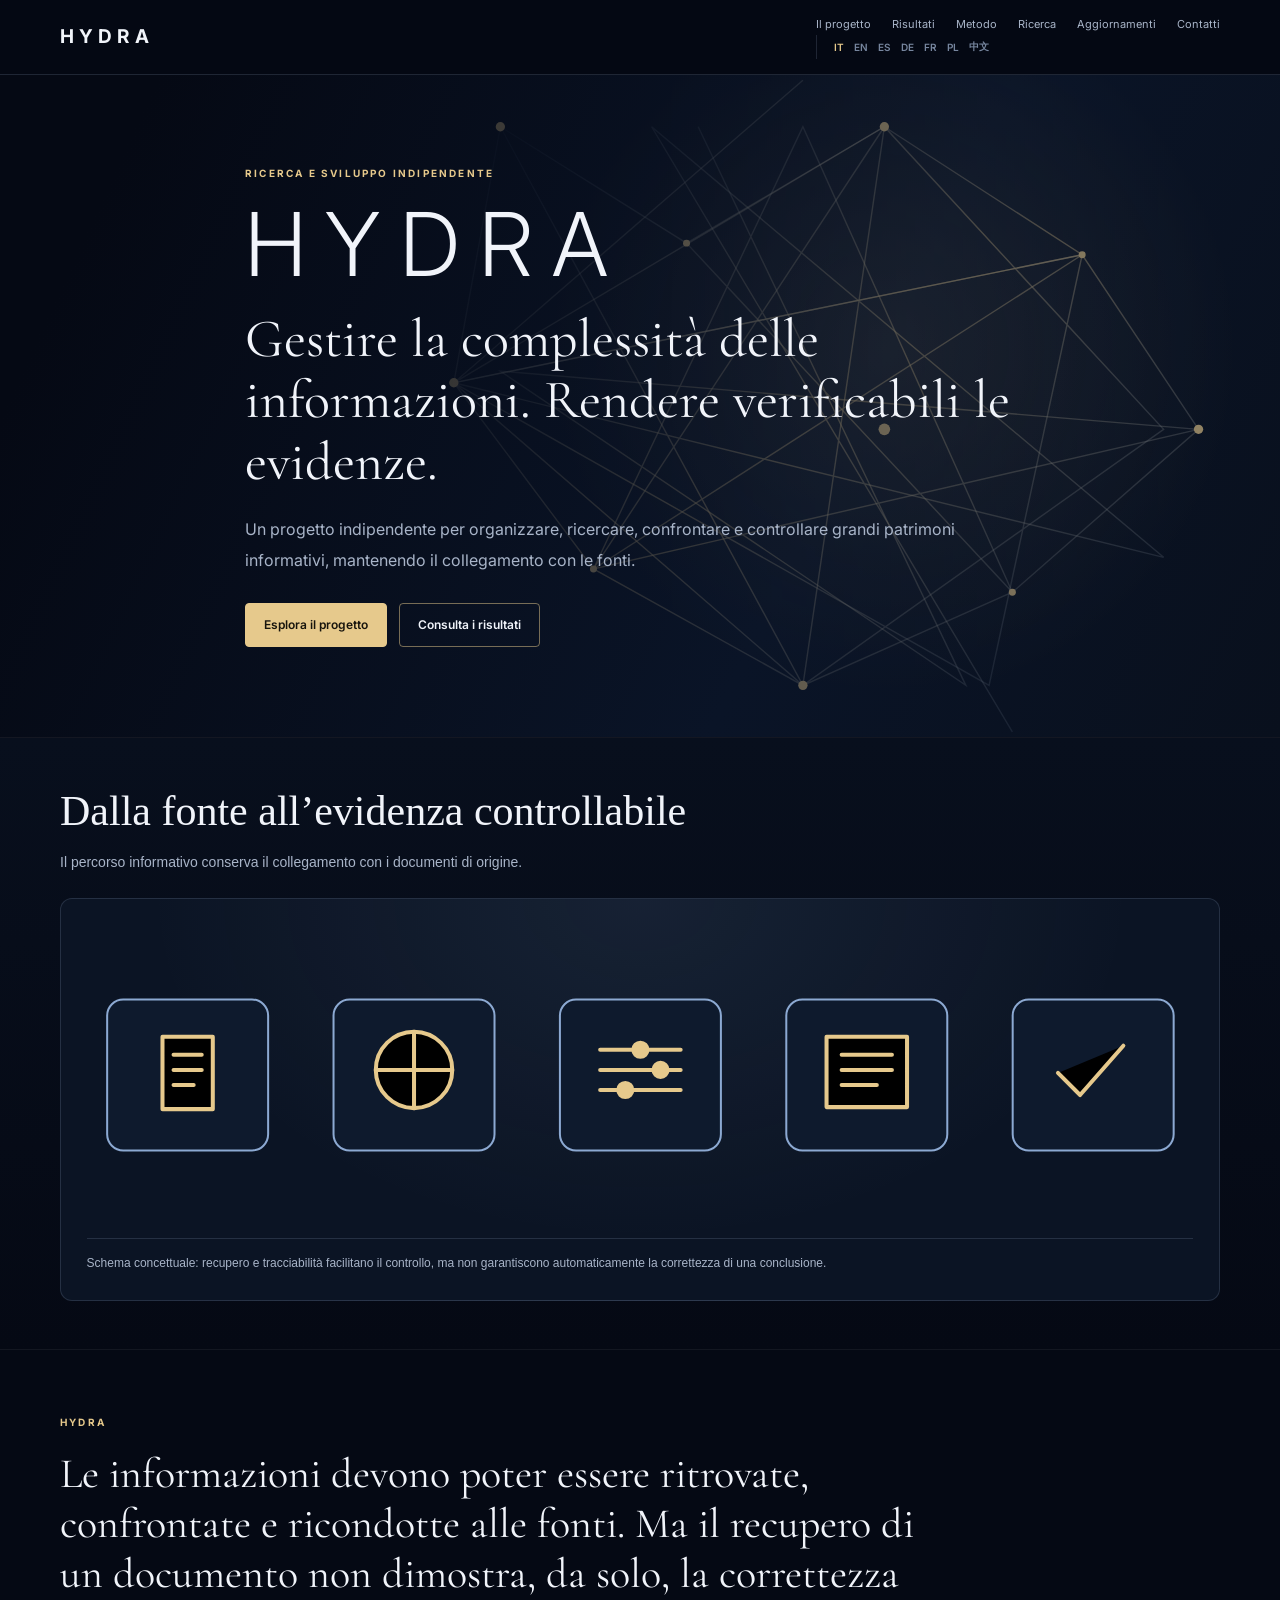
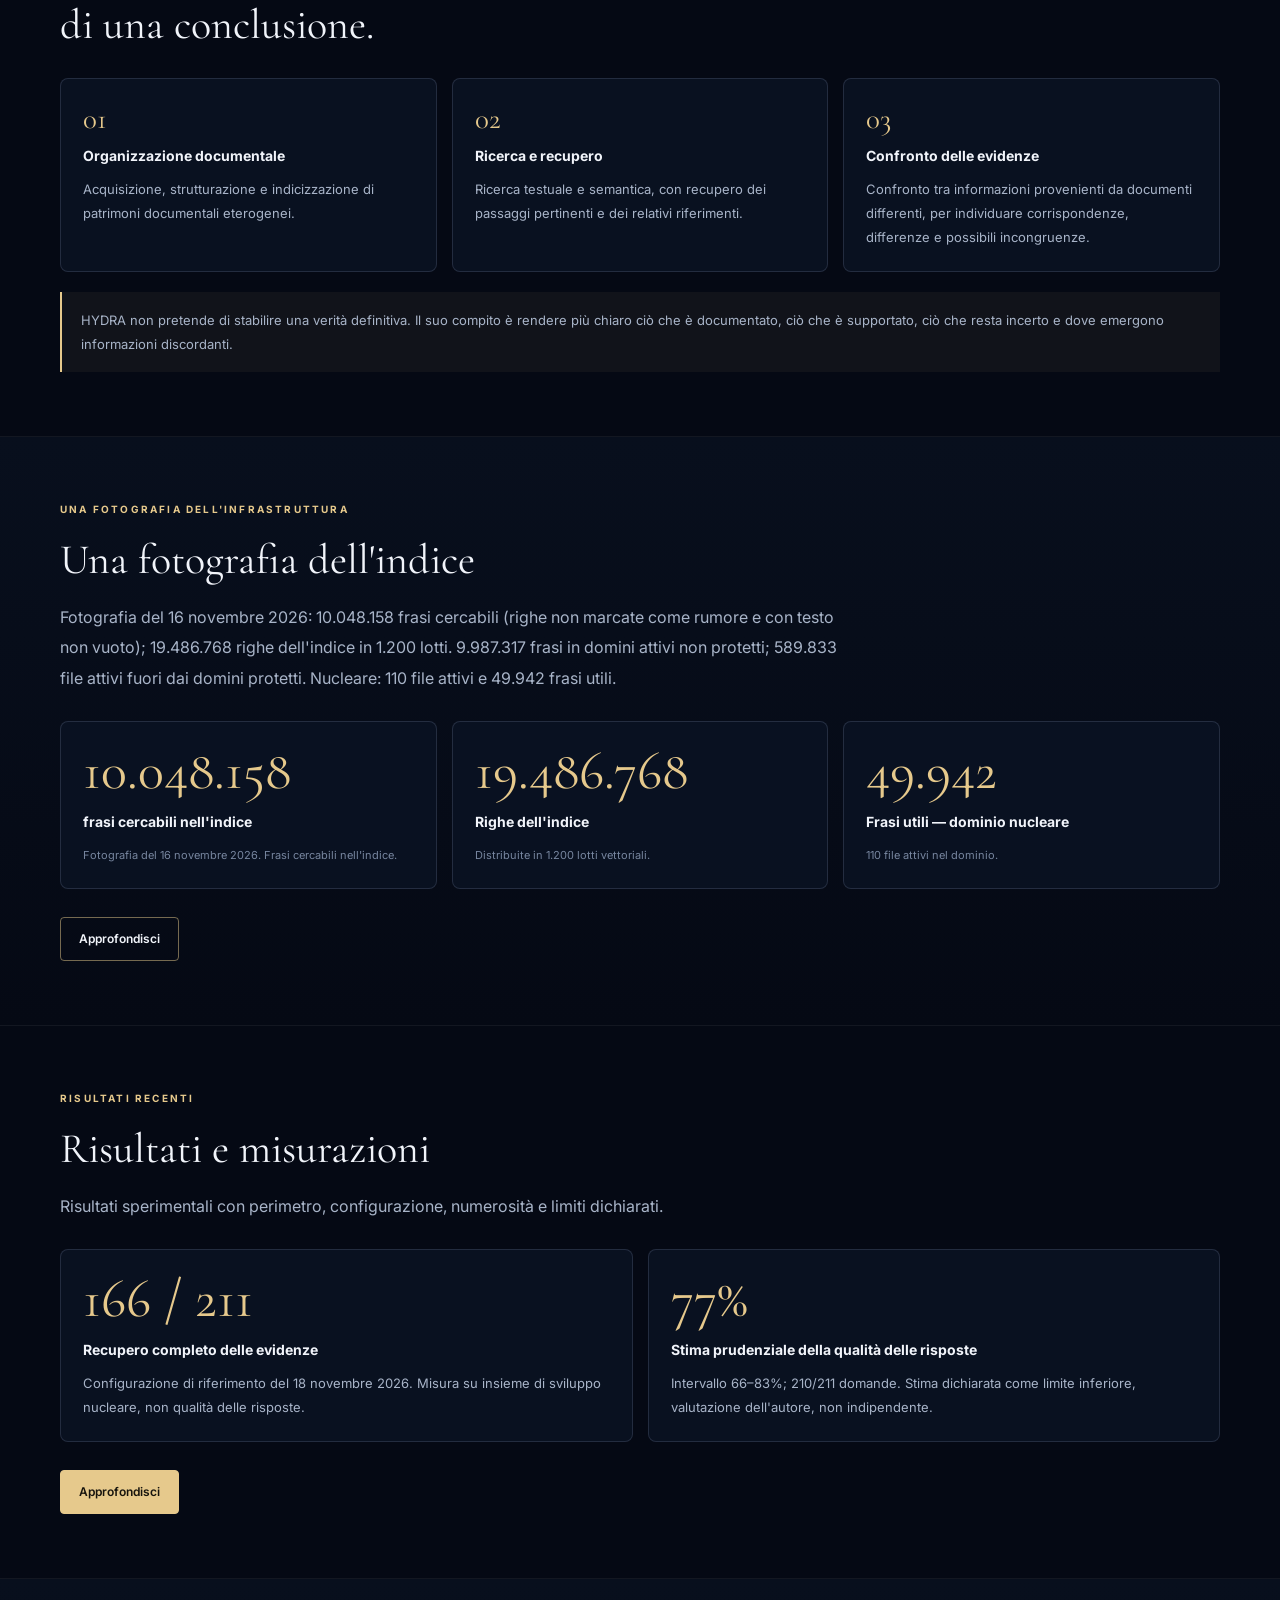
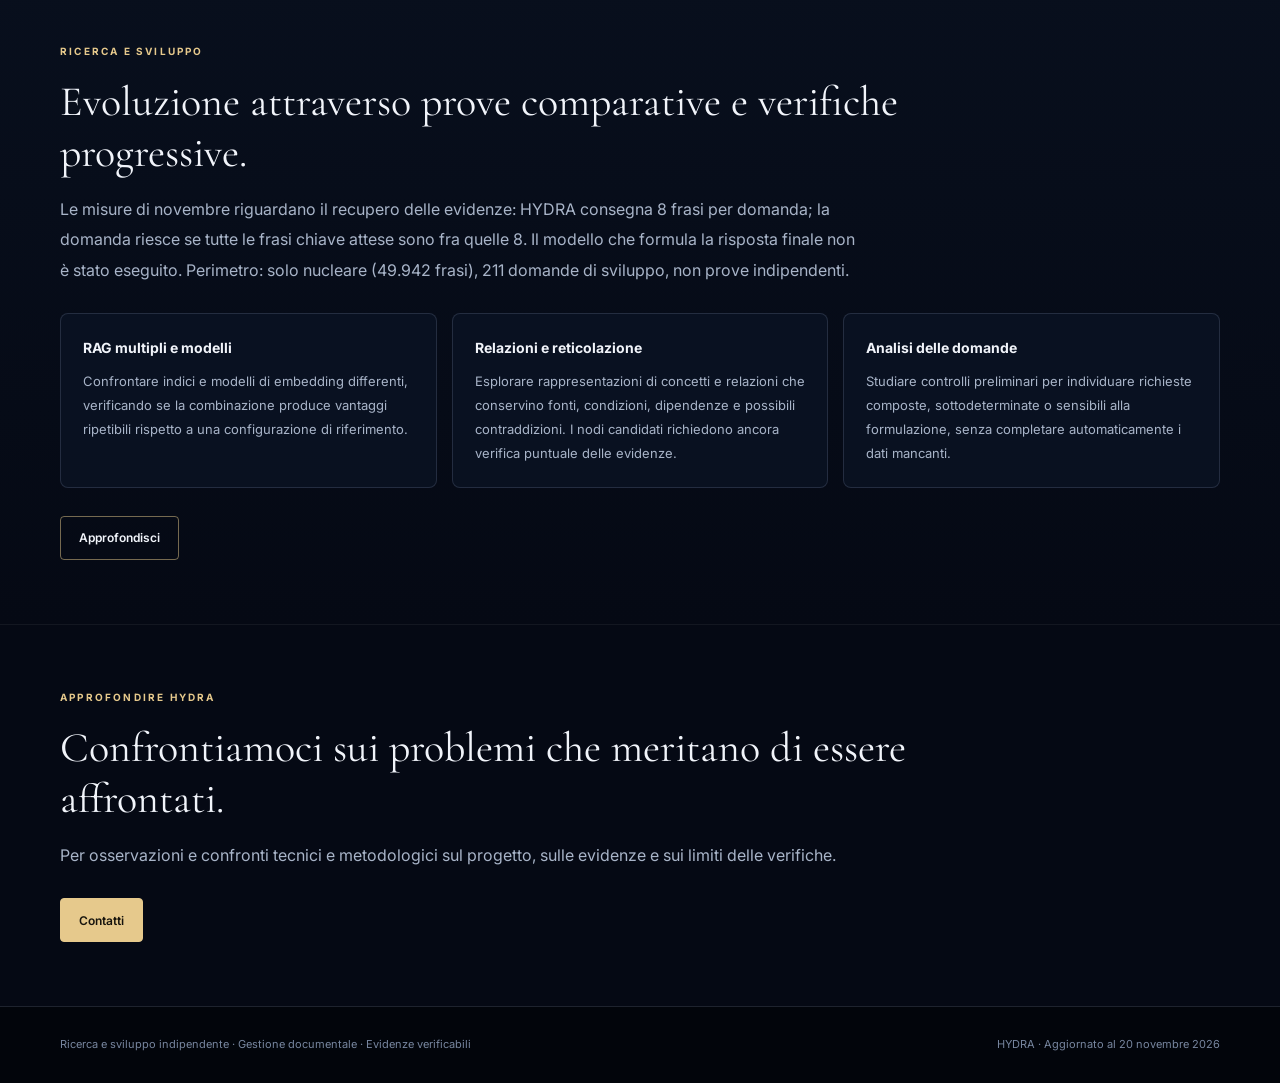
==== index.html @ 3ce33f3f "Load visual diagrams on index.html" ====
<!doctype html>
<html lang="it">
<head>
<meta charset="utf-8"><meta name="viewport" content="width=device-width,initial-scale=1">
<meta name="description" content="HYDRA è un progetto indipendente per organizzare, ricercare, confrontare e controllare grandi patrimoni informativi, mantenendo il collegamento con le fonti.">
<meta name="theme-color" content="#050914"><title>HYDRA | Ricerca indipendente ed evidenze verificabili</title>
<link rel="preconnect" href="https://fonts.googleapis.com"><link rel="preconnect" href="https://fonts.gstatic.com" crossorigin>
<link href="https://fonts.googleapis.com/css2?family=Cormorant+Garamond:wght@300;400;500;600&family=Inter:wght@300;400;500;600;700&display=swap" rel="stylesheet">
<link rel="stylesheet" href="assets/css/site.css">
</head>
<body>
<header class="site-header"><div class="wrap nav"><a class="brand" href="index.html">HYDRA</a><div class="nav-right"><button class="menu-button" aria-label="Menu">☰</button><nav class="navlinks"><a href="progetto.html" data-x="navProject"></a><a href="risultati.html" data-x="navResults"></a><a href="metodo.html" data-x="navMethod"></a><a href="ricerca.html" data-x="navResearch"></a><a href="aggiornamenti.html" data-x="navUpdates"></a><a href="contatti.html" data-x="navContact"></a></nav><div class="langs"><button data-lang="it">IT</button><button data-lang="en">EN</button><button data-lang="es">ES</button><button data-lang="de">DE</button><button data-lang="fr">FR</button><button data-lang="pl">PL</button><button data-lang="zh">中文</button></div></div></div></header>
<main>
<section class="hero"><div class="wrap hero-content"><div class="eyebrow" data-x="homeK"></div><h1>HYDRA</h1><h2 data-x="homeTitle"></h2><p data-x="homeSub"></p><div class="actions"><a class="button primary" href="progetto.html" data-x="homeCta"></a><a class="button" href="risultati.html" data-x="homeCta2"></a></div></div></section>
<section class="section"><div class="wrap"><div class="section-head"><div class="kicker">HYDRA</div><h2 data-x="homeIntro"></h2></div><div class="grid"><article class="card"><div class="num">01</div><h3 data-t="f1t"></h3><p data-t="f1"></p></article><article class="card"><div class="num">02</div><h3 data-t="f2t"></h3><p data-t="f2"></p></article><article class="card"><div class="num">03</div><h3 data-t="f3t"></h3><p data-t="f3"></p></article></div><div class="note" data-x="homeNote"></div></div></section>
<section class="section alt"><div class="wrap"><div class="section-head"><div class="kicker" data-x="homeStats"></div><h2 data-t="sizeT"></h2><p class="lead" data-t="sizeP"></p></div><div class="grid"><article class="card"><div class="metric">10.048.158</div><h3 data-t="sizeSub"></h3><small class="small" data-x="indexSnapshot"></small></article><article class="card"><div class="metric">19.486.768</div><h3 data-x="indexRows"></h3><small class="small">Distribuite in 1.200 lotti vettoriali.</small></article><article class="card"><div class="metric">49.942</div><h3 data-x="nuclearSentences"></h3><small class="small">110 file attivi nel dominio.</small></article></div><div class="actions"><a class="button" href="progetto.html" data-x="readMore"></a></div></div></section>
<section class="section"><div class="wrap"><div class="section-head"><div class="kicker" data-x="homeResults"></div><h2 data-x="resultsTitle"></h2><p class="lead" data-x="resultsLead"></p></div><div class="grid two"><article class="card"><div class="metric">166 / 211</div><h3 data-x="retrievalTitle"></h3><p data-x="retrievalText"></p></article><article class="card"><div class="metric">77%</div><h3 data-x="qualityTitle"></h3><p data-x="qualityText"></p></article></div><div class="actions"><a class="button primary" href="risultati.html" data-x="readMore"></a></div></div></section>
<section class="section alt"><div class="wrap"><div class="section-head"><div class="kicker" data-x="homeResearch"></div><h2 data-t="rdT"></h2><p class="lead" data-t="rdN"></p></div><div class="grid"><article class="card"><h3 data-t="evo1t"></h3><p data-t="evo1"></p></article><article class="card"><h3 data-t="evo2t"></h3><p data-t="evo2"></p></article><article class="card"><h3 data-t="evo3t"></h3><p data-t="evo3"></p></article></div><div class="actions"><a class="button" href="ricerca.html" data-x="readMore"></a></div></div></section>
<section class="section"><div class="wrap"><div class="section-head"><div class="kicker" data-t="contactK"></div><h2 data-t="contactT"></h2><p class="lead" data-t="contactP"></p></div><a class="button primary" href="contatti.html" data-x="navContact"></a></div></section>
</main>
<footer class="footer"><div class="wrap footer-inner"><span data-x="footer"></span><span>HYDRA · <span data-x="current"></span></span></div></footer>
<script src="assets/js/translations.js"></script><script src="assets/js/site.js"></script>
<script src="assets/js/visuals.js"></script></body></html>
---- assets/css/site.css ----
:root{--bg:#050914;--panel:#0b1424;--panel2:#0e1a2d;--line:rgba(164,185,219,.17);--gold:#e6c98c;--blue:#8ca9d2;--white:#f1f4fa;--muted:#a8b4c8;--soft:#77869f;--max:1160px;--serif:"Cormorant Garamond",Georgia,serif;--sans:Inter,Arial,sans-serif}*{box-sizing:border-box}html{background:var(--bg);scroll-behavior:smooth}body{margin:0;background:var(--bg);color:var(--white);font:15px/1.75 var(--sans);-webkit-font-smoothing:antialiased}a{color:inherit;text-decoration:none}.wrap{width:min(var(--max),calc(100% - 48px));margin:auto}.site-header{position:sticky;top:0;z-index:20;background:rgba(5,9,20,.94);backdrop-filter:blur(16px);border-bottom:1px solid var(--line)}.nav{min-height:74px;display:flex;align-items:center;justify-content:space-between;gap:24px}.brand{font-size:19px;font-weight:700;letter-spacing:.27em}.navlinks{display:flex;align-items:center;gap:21px}.navlinks a{font-size:11px;color:var(--muted);transition:color .2s}.navlinks a:hover,.navlinks a[aria-current=page]{color:var(--gold)}.langs{display:flex;gap:6px;border-left:1px solid var(--line);padding-left:15px}.langs button,.menu-button{background:none;border:0;color:var(--soft);font:600 10px var(--sans);padding:5px 2px;cursor:pointer}.langs button.active,.langs button:hover{color:var(--gold)}.menu-button{display:none;border:1px solid var(--line);border-radius:6px;padding:8px 10px;color:var(--white);font-size:17px}.hero{position:relative;isolation:isolate;min-height:510px;display:flex;align-items:center;overflow:hidden;padding:90px 0;background:linear-gradient(115deg,#050914 10%,#0a1427 64%,#09101d)}.hero:before{content:"";position:absolute;inset:0;z-index:-1;background:url("../images/mesh.svg") center right/cover no-repeat;opacity:.66;mask-image:linear-gradient(90deg,transparent 5%,#000 100%)}.hero-content{max-width:790px}.eyebrow,.kicker{color:var(--gold);font-size:10px;letter-spacing:.22em;text-transform:uppercase;font-weight:700;margin:0 0 17px}.hero h1{font-size:clamp(52px,8vw,88px);font-weight:300;letter-spacing:.22em;line-height:1;margin:0 0 20px}.hero h2,.page-title{font:400 clamp(32px,4.5vw,54px)/1.14 var(--serif);font-weight:400;max-width:850px;margin:0 0 22px}.hero p,.lead{max-width:800px;color:var(--muted);font-size:16px;line-height:1.9}.actions{display:flex;gap:12px;flex-wrap:wrap;margin-top:28px}.button{display:inline-flex;align-items:center;justify-content:center;min-height:44px;padding:10px 18px;border:1px solid rgba(230,201,140,.5);border-radius:4px;font-size:12px;font-weight:600}.button.primary{background:var(--gold);color:#17140d;border-color:var(--gold)}.page-hero{padding:76px 0 62px;background:radial-gradient(circle at 85% 20%,rgba(230,201,140,.10),transparent 32%),linear-gradient(180deg,#091224,#050914)}.page-hero .page-title{margin-bottom:14px}.page-hero .lead{margin:0}.section{padding:64px 0;border-top:1px solid rgba(255,255,255,.055)}.section.alt{background:linear-gradient(180deg,#080f1d,#050914)}.section-head{max-width:880px;margin-bottom:28px}.section h2{font:400 clamp(28px,3.8vw,42px)/1.2 var(--serif);margin:0 0 14px}.copy{max-width:920px;color:var(--muted);font-size:14px;line-height:1.95}.copy p{margin:0 0 14px}.grid{display:grid;grid-template-columns:repeat(3,minmax(0,1fr));gap:15px}.grid.two{grid-template-columns:repeat(2,minmax(0,1fr))}.card{background:rgba(11,20,36,.78);border:1px solid var(--line);border-radius:8px;padding:22px}.card h3{font-size:14px;margin:0 0 8px}.card p{font-size:13px;line-height:1.85;color:var(--muted);margin:0}.num{font:400 29px var(--serif);color:var(--gold);margin-bottom:8px}.metric{font:400 clamp(36px,5vw,54px)/1 var(--serif);color:var(--gold);margin:0 0 12px}.small{font-size:11px;line-height:1.75;color:var(--soft);display:block;margin-top:12px}.note{margin-top:20px;padding:16px 19px;border-left:2px solid var(--gold);background:rgba(230,201,140,.05);color:var(--muted);font-size:13px;line-height:1.85}.figure{margin:24px 0;padding:22px;border:1px solid var(--line);border-radius:9px;background:linear-gradient(130deg,rgba(230,201,140,.055),rgba(11,20,36,.55))}.figure h3{font-size:14px;margin:0 0 6px}.figure p{font-size:12px;color:var(--muted);margin:0 0 15px}.bar-chart{display:grid;gap:15px}.bar-row{display:grid;grid-template-columns:minmax(120px,180px) 1fr 70px;gap:12px;align-items:center;font-size:12px;color:var(--muted)}.bar-track{height:13px;background:rgba(140,169,210,.13);border-radius:30px;overflow:hidden}.bar-fill{height:100%;border-radius:30px;background:linear-gradient(90deg,#8b7752,var(--gold))}.bar-fill.blue{background:linear-gradient(90deg,#536e96,var(--blue))}.bar-value{font:400 18px var(--serif);color:var(--white);text-align:right}.chart-legend{display:flex;gap:18px;flex-wrap:wrap;margin-top:15px;font-size:11px;color:var(--muted)}.dot{display:inline-block;width:8px;height:8px;border-radius:50%;background:var(--gold);margin-right:6px}.dot.blue{background:var(--blue)}.timeline{position:relative;display:grid;gap:0}.timeline-item{display:grid;grid-template-columns:150px 1fr;gap:22px;padding:22px 0;border-top:1px solid var(--line)}.timeline-date{color:var(--gold);font:400 20px var(--serif)}.timeline-item h3{font-size:14px;margin:0 0 6px}.timeline-item p{font-size:13px;color:var(--muted);margin:0;max-width:850px}.tag{display:inline-block;border:1px solid var(--line);border-radius:3px;padding:3px 7px;color:var(--soft);font-size:10px;margin:8px 5px 0 0}.visual{width:100%;height:auto;display:block;border-radius:8px;border:1px solid var(--line)}.data-table{width:100%;border-collapse:collapse;font-size:12px;color:var(--muted);margin-top:15px}.data-table th,.data-table td{text-align:left;padding:10px;border-bottom:1px solid var(--line);vertical-align:top}.data-table th{color:var(--gold);font-weight:600}.data-table td strong{color:var(--white)}.footer{padding:28px 0;background:#02050b;border-top:1px solid var(--line);font-size:11px;color:var(--soft)}.footer-inner{display:flex;justify-content:space-between;gap:20px;flex-wrap:wrap}.footer a{color:var(--muted)}.breadcrumbs{font-size:11px;color:var(--soft);margin-bottom:20px}.breadcrumbs a:hover{color:var(--gold)}.lang-note{font-size:10px;color:var(--soft)}@media(max-width:1000px){.navlinks{gap:12px}.navlinks a{font-size:10px}.langs{gap:3px;padding-left:10px}}@media(max-width:820px){.nav{flex-wrap:wrap;padding:14px 0}.menu-button{display:block}.nav-right{display:flex;align-items:center;gap:12px}.navlinks{display:none;position:absolute;top:73px;left:0;right:0;background:#070d1a;border-bottom:1px solid var(--line);padding:18px 24px;flex-direction:column;align-items:flex-start}.navlinks.open{display:flex}.grid{grid-template-columns:repeat(2,minmax(0,1fr))}.hero{min-height:460px}.hero:before{opacity:.38}}@media(max-width:560px){.wrap{width:calc(100% - 32px)}.langs{gap:2px}.langs button{font-size:9px}.grid,.grid.two{grid-template-columns:1fr}.section{padding:48px 0}.page-hero{padding:55px 0 45px}.hero{padding:70px 0;min-height:430px}.bar-row{grid-template-columns:100px 1fr 52px;gap:8px;font-size:10px}.bar-value{font-size:16px}.timeline-item{grid-template-columns:1fr;gap:5px}.data-table{font-size:10px}.data-table th,.data-table td{padding:7px 5px}.footer-inner{flex-direction:column}}
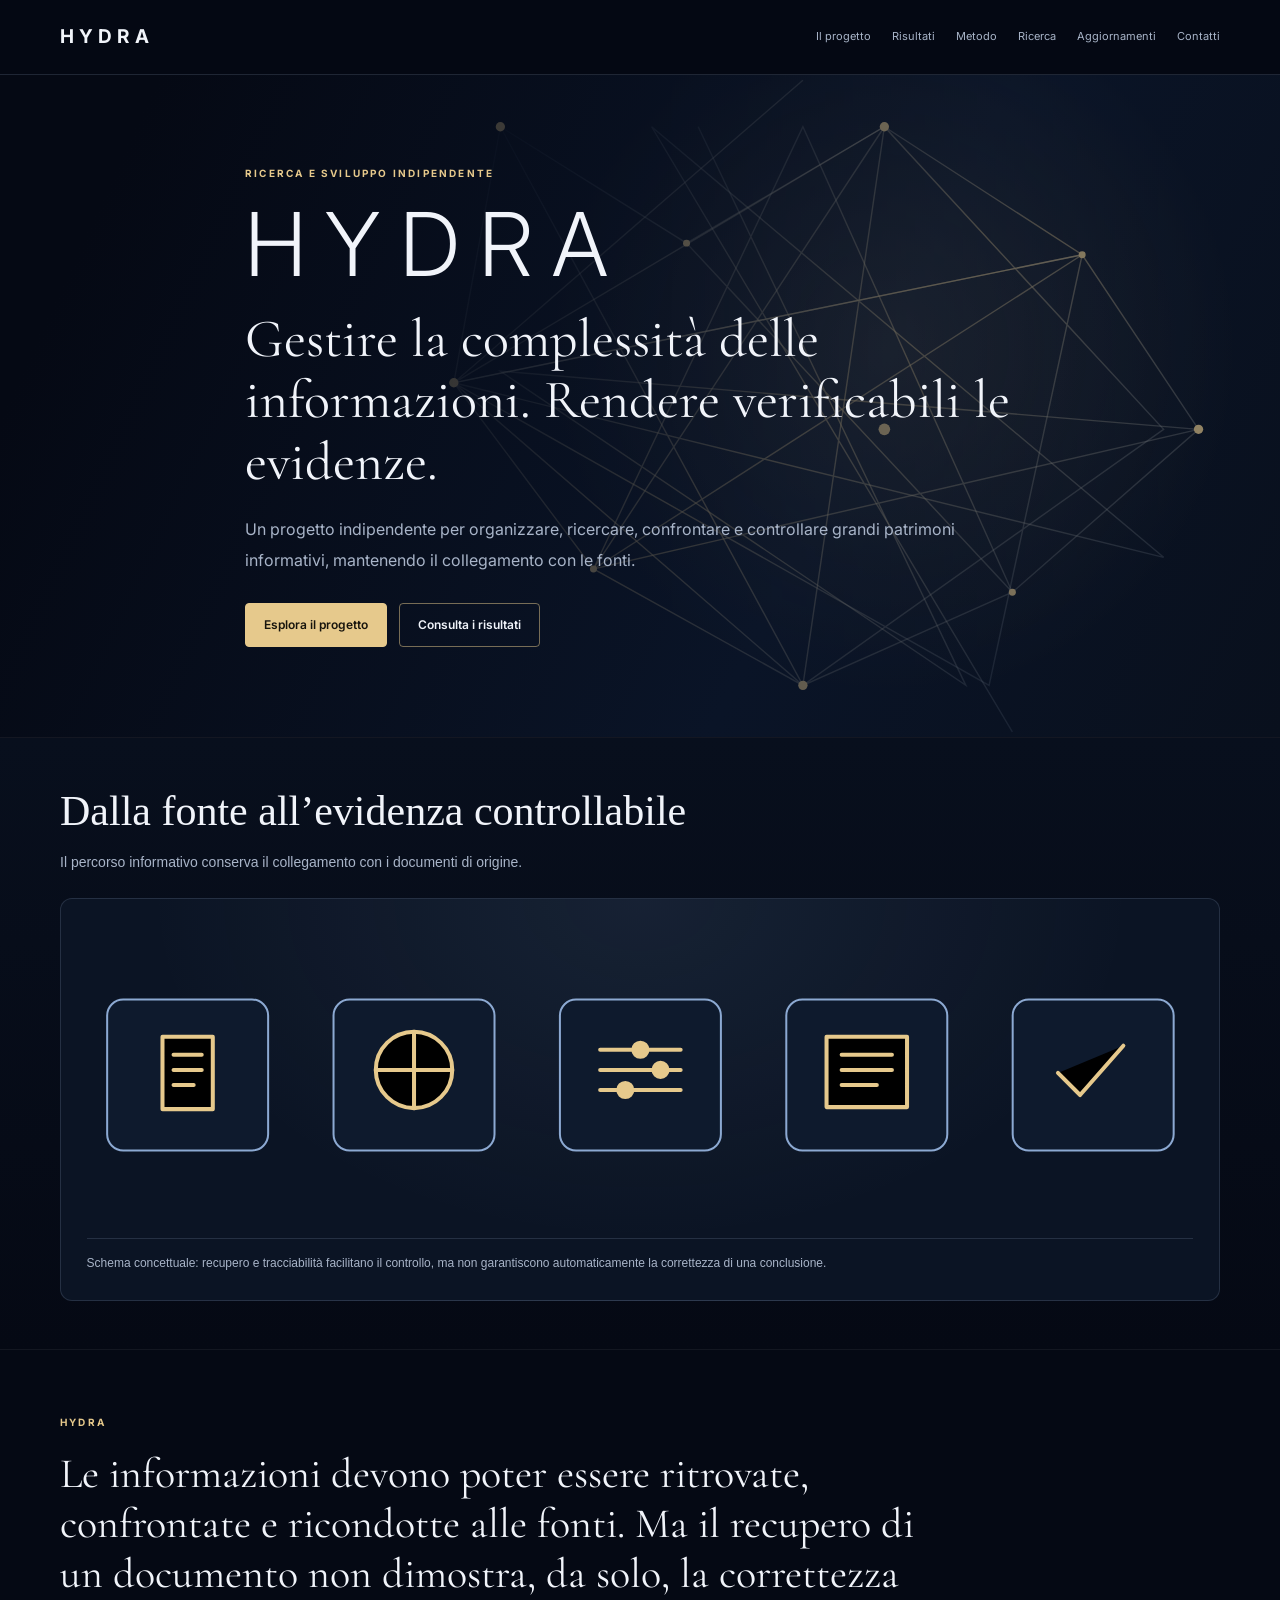
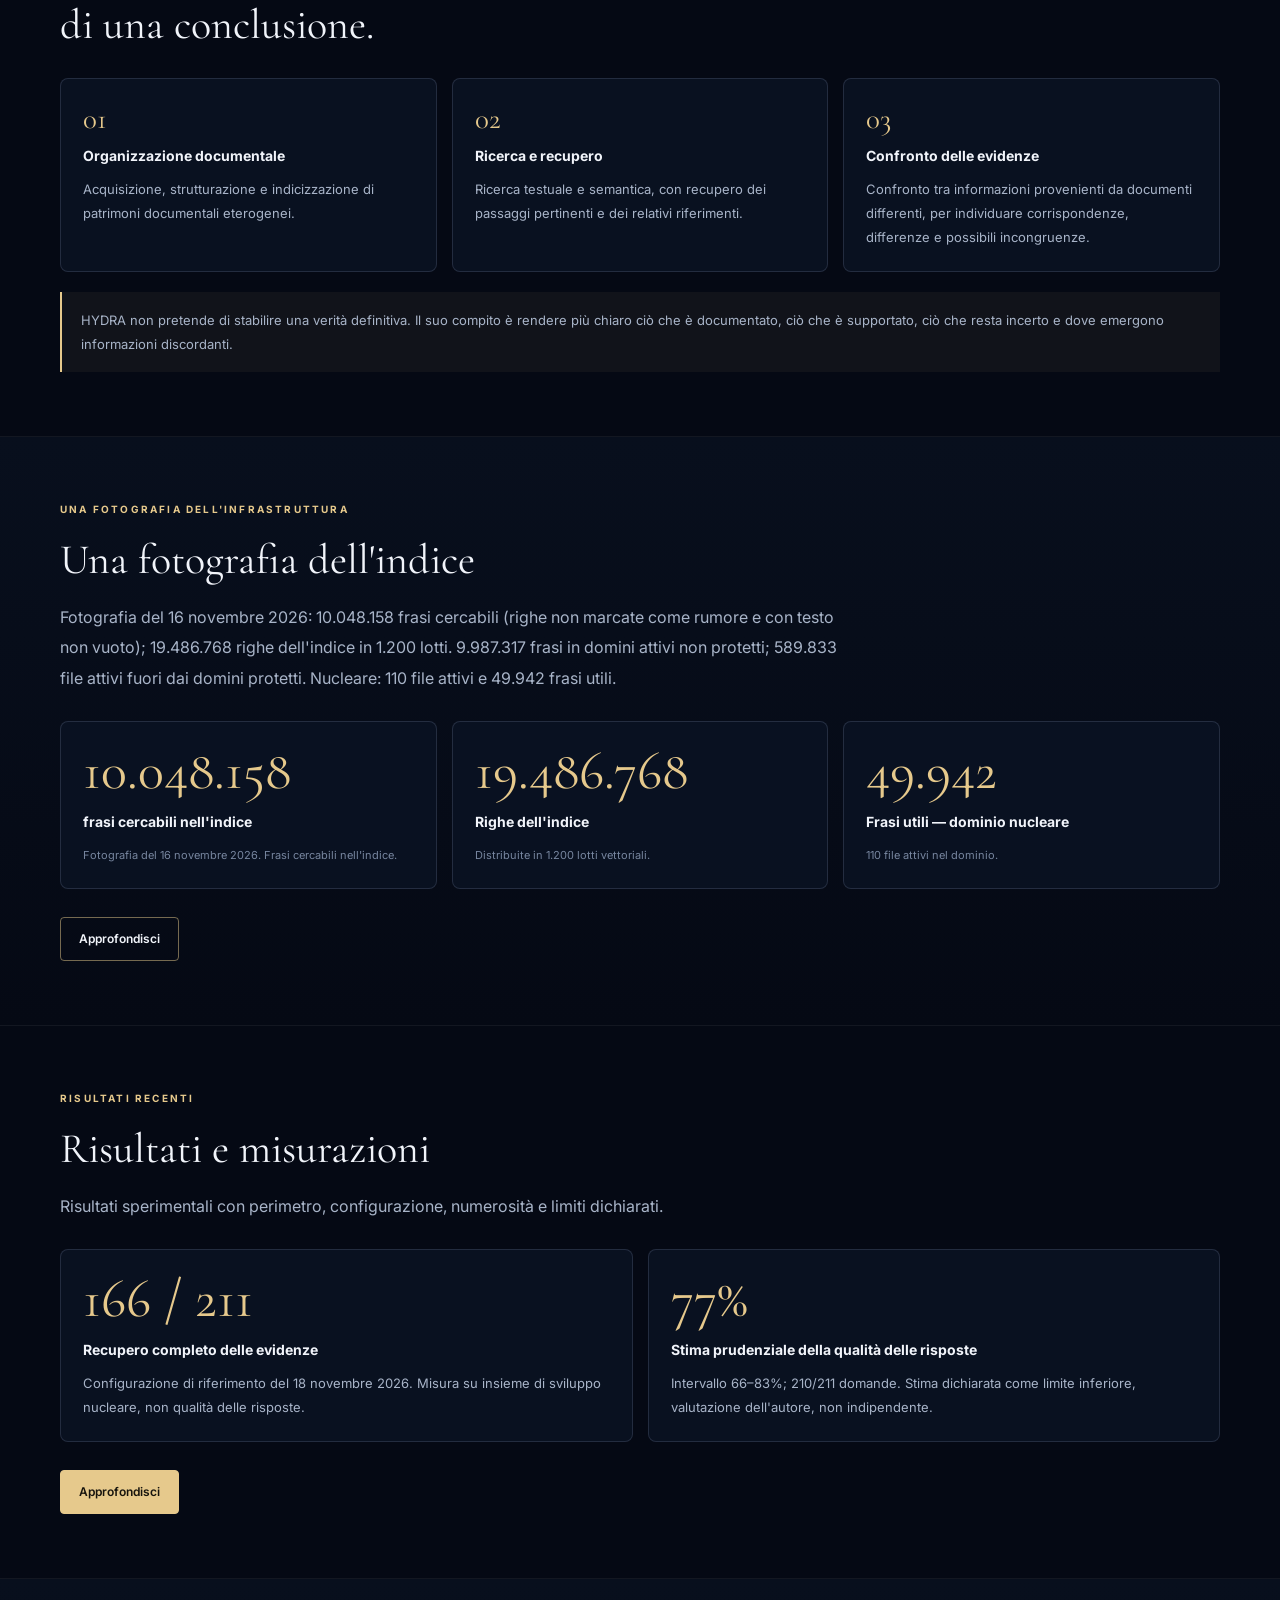
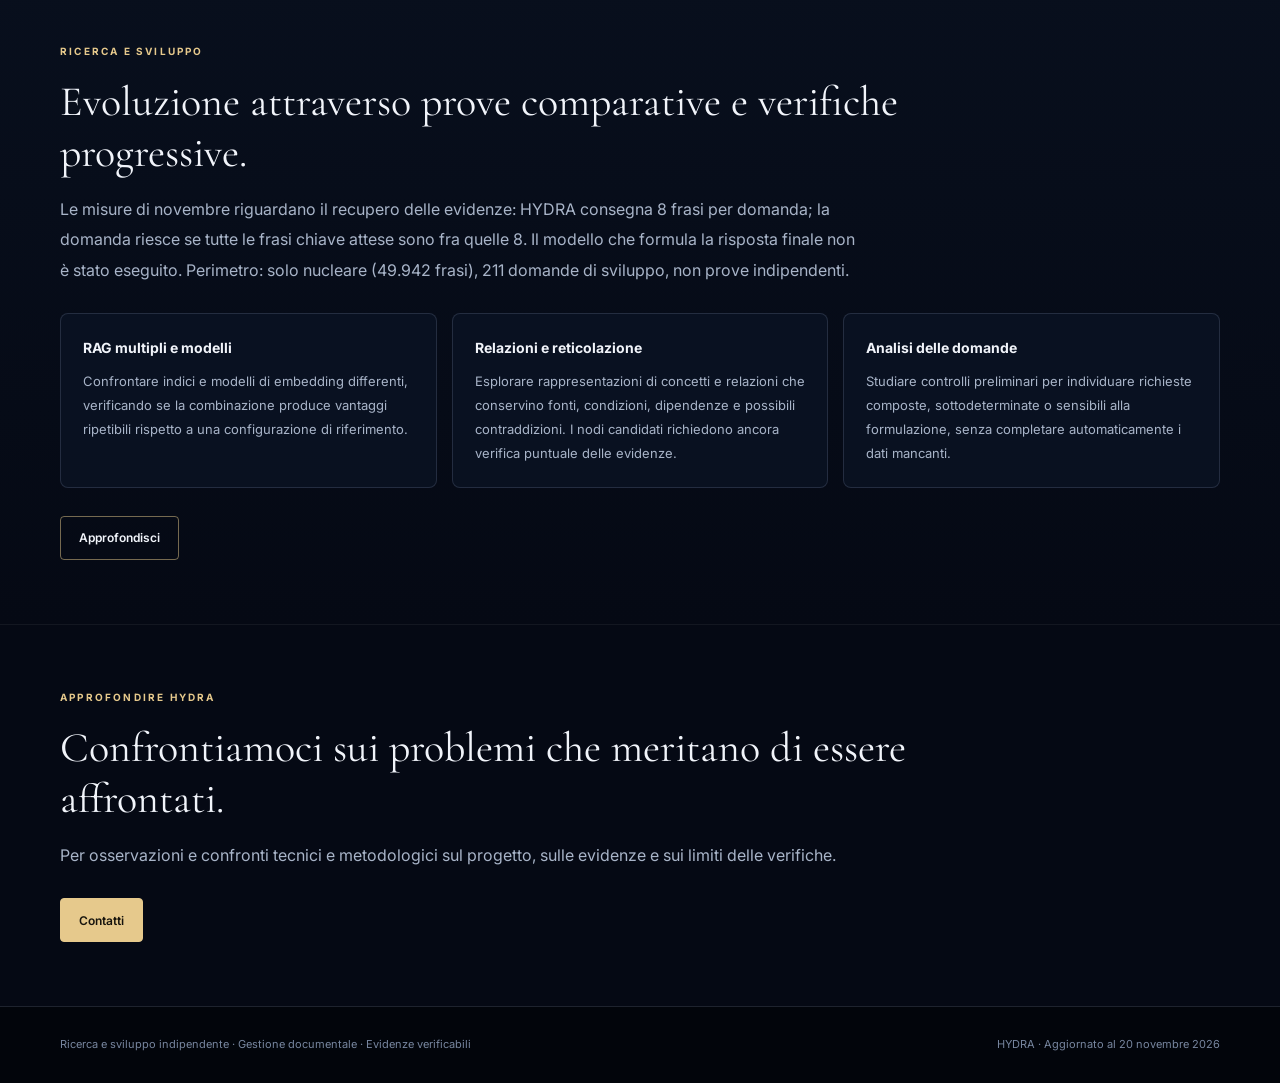
==== commit 50fa6523: "Limit website language to Italian" ====
--- a/index.html
+++ b/index.html
@@ -9,7 +9,7 @@
 <link rel="stylesheet" href="assets/css/site.css">
 </head>
 <body>
-<header class="site-header"><div class="wrap nav"><a class="brand" href="index.html">HYDRA</a><div class="nav-right"><button class="menu-button" aria-label="Menu">☰</button><nav class="navlinks"><a href="progetto.html" data-x="navProject"></a><a href="risultati.html" data-x="navResults"></a><a href="metodo.html" data-x="navMethod"></a><a href="ricerca.html" data-x="navResearch"></a><a href="aggiornamenti.html" data-x="navUpdates"></a><a href="contatti.html" data-x="navContact"></a></nav><div class="langs"><button data-lang="it">IT</button><button data-lang="en">EN</button><button data-lang="es">ES</button><button data-lang="de">DE</button><button data-lang="fr">FR</button><button data-lang="pl">PL</button><button data-lang="zh">中文</button></div></div></div></header>
+<header class="site-header"><div class="wrap nav"><a class="brand" href="index.html">HYDRA</a><div class="nav-right"><button class="menu-button" aria-label="Menu">☰</button><nav class="navlinks"><a href="progetto.html" data-x="navProject"></a><a href="risultati.html" data-x="navResults"></a><a href="metodo.html" data-x="navMethod"></a><a href="ricerca.html" data-x="navResearch"></a><a href="aggiornamenti.html" data-x="navUpdates"></a><a href="contatti.html" data-x="navContact"></a></nav></div></div></header>
 <main>
 <section class="hero"><div class="wrap hero-content"><div class="eyebrow" data-x="homeK"></div><h1>HYDRA</h1><h2 data-x="homeTitle"></h2><p data-x="homeSub"></p><div class="actions"><a class="button primary" href="progetto.html" data-x="homeCta"></a><a class="button" href="risultati.html" data-x="homeCta2"></a></div></div></section>
 <section class="section"><div class="wrap"><div class="section-head"><div class="kicker">HYDRA</div><h2 data-x="homeIntro"></h2></div><div class="grid"><article class="card"><div class="num">01</div><h3 data-t="f1t"></h3><p data-t="f1"></p></article><article class="card"><div class="num">02</div><h3 data-t="f2t"></h3><p data-t="f2"></p></article><article class="card"><div class="num">03</div><h3 data-t="f3t"></h3><p data-t="f3"></p></article></div><div class="note" data-x="homeNote"></div></div></section>
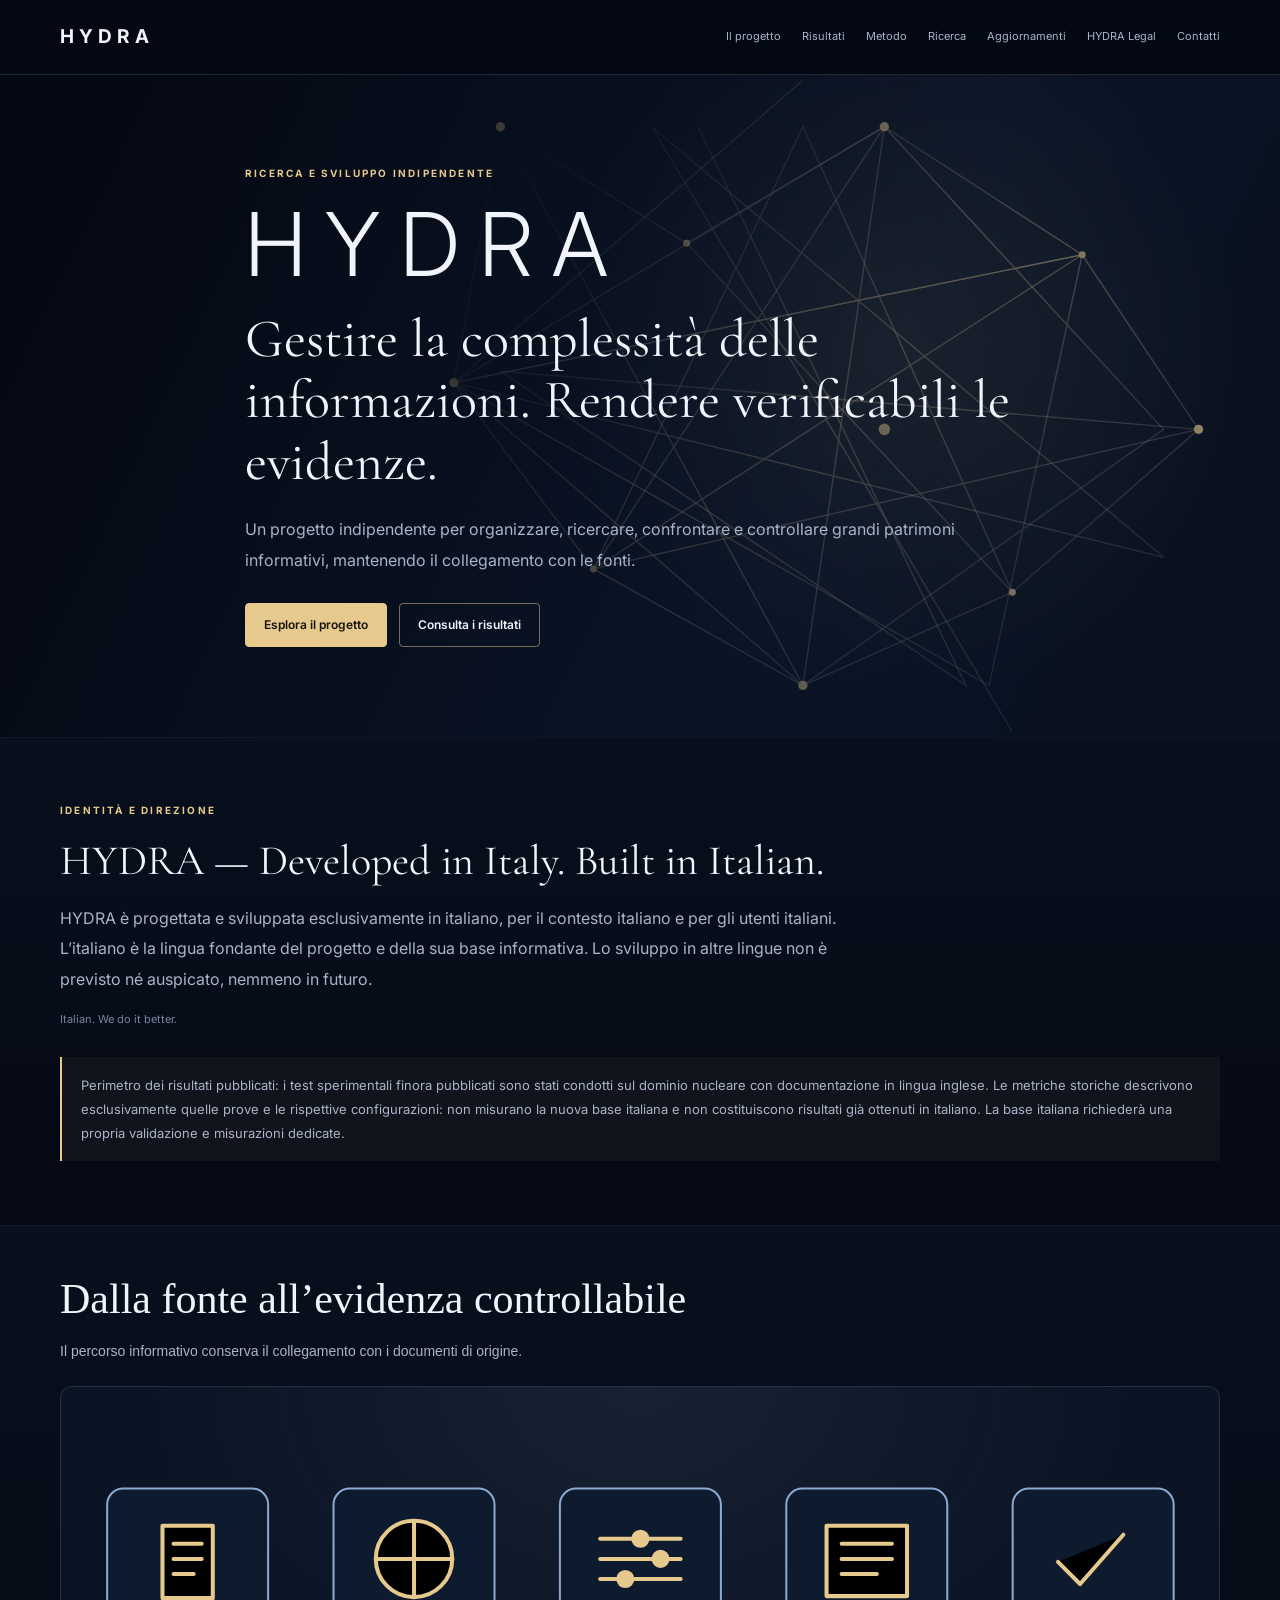
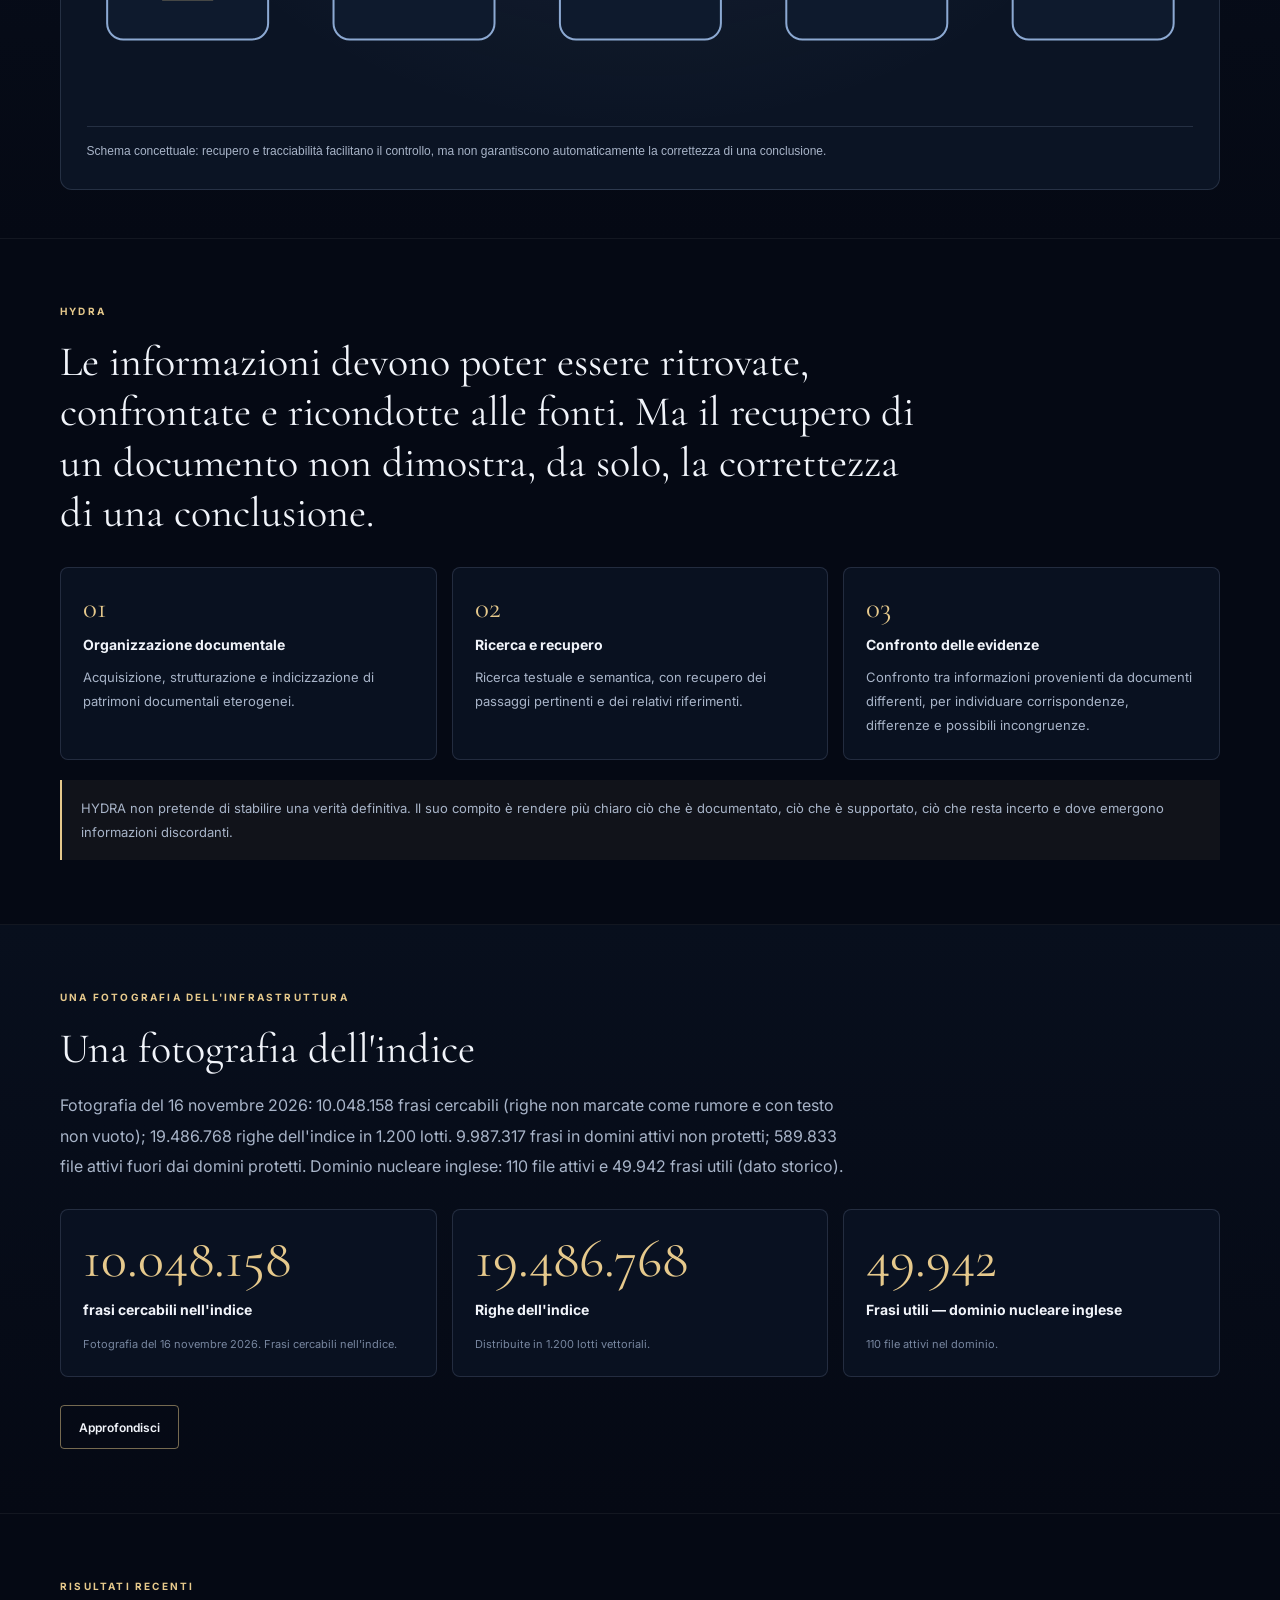
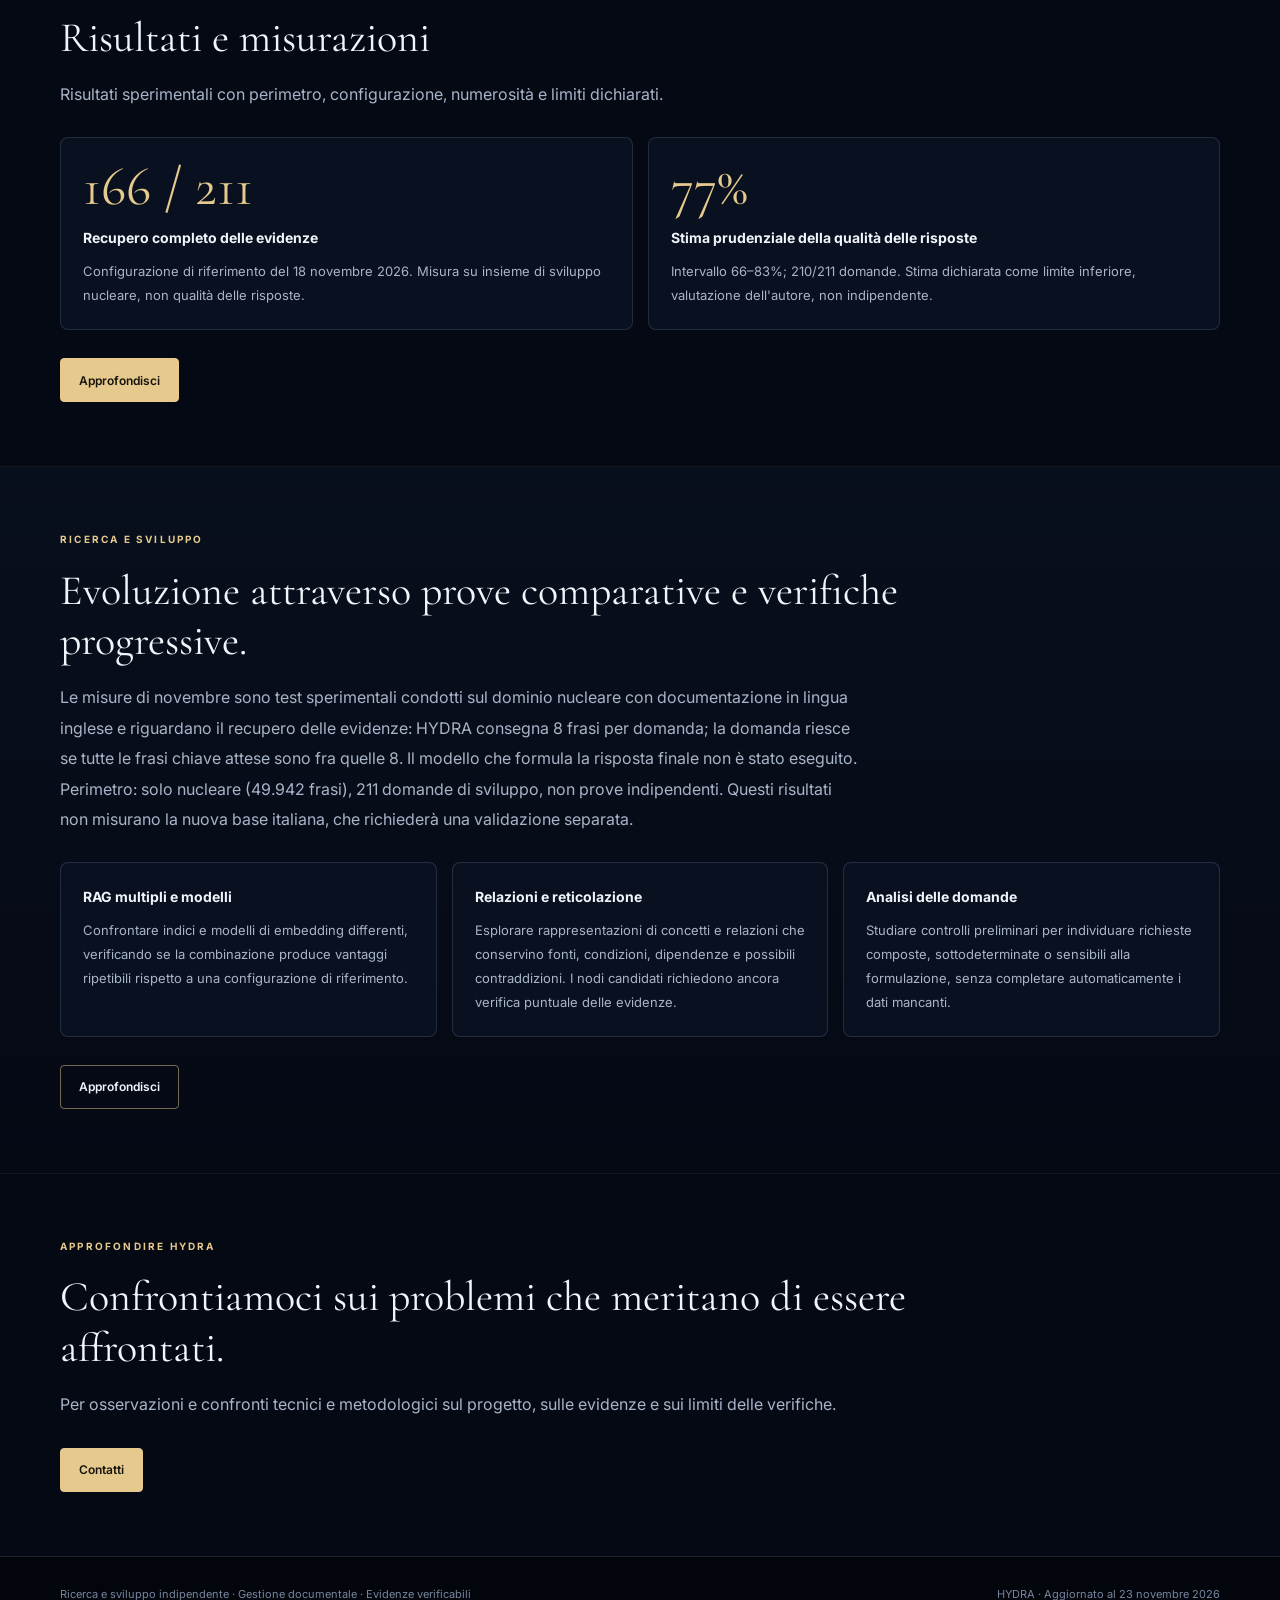
==== commit daade2dd: "Add HYDRA Legal to site navigation" ====
--- a/index.html
+++ b/index.html
@@ -9,7 +9,7 @@
 <link rel="stylesheet" href="assets/css/site.css">
 </head>
 <body>
-<header class="site-header"><div class="wrap nav"><a class="brand" href="index.html">HYDRA</a><div class="nav-right"><button class="menu-button" aria-label="Menu">☰</button><nav class="navlinks"><a href="progetto.html" data-x="navProject"></a><a href="risultati.html" data-x="navResults"></a><a href="metodo.html" data-x="navMethod"></a><a href="ricerca.html" data-x="navResearch"></a><a href="aggiornamenti.html" data-x="navUpdates"></a><a href="contatti.html" data-x="navContact"></a></nav></div></div></header>
+<header class="site-header"><div class="wrap nav"><a class="brand" href="index.html">HYDRA</a><div class="nav-right"><button class="menu-button" aria-label="Menu">☰</button><nav class="navlinks"><a href="progetto.html" data-x="navProject"></a><a href="risultati.html" data-x="navResults"></a><a href="metodo.html" data-x="navMethod"></a><a href="ricerca.html" data-x="navResearch"></a><a href="aggiornamenti.html" data-x="navUpdates"></a><a href="legal.html">HYDRA Legal</a><a href="contatti.html" data-x="navContact"></a></nav></div></div></header>
 <main>
 <section class="hero"><div class="wrap hero-content"><div class="eyebrow" data-x="homeK"></div><h1>HYDRA</h1><h2 data-x="homeTitle"></h2><p data-x="homeSub"></p><div class="actions"><a class="button primary" href="progetto.html" data-x="homeCta"></a><a class="button" href="risultati.html" data-x="homeCta2"></a></div></div></section>
 <section class="section"><div class="wrap"><div class="section-head"><div class="kicker">HYDRA</div><h2 data-x="homeIntro"></h2></div><div class="grid"><article class="card"><div class="num">01</div><h3 data-t="f1t"></h3><p data-t="f1"></p></article><article class="card"><div class="num">02</div><h3 data-t="f2t"></h3><p data-t="f2"></p></article><article class="card"><div class="num">03</div><h3 data-t="f3t"></h3><p data-t="f3"></p></article></div><div class="note" data-x="homeNote"></div></div></section>
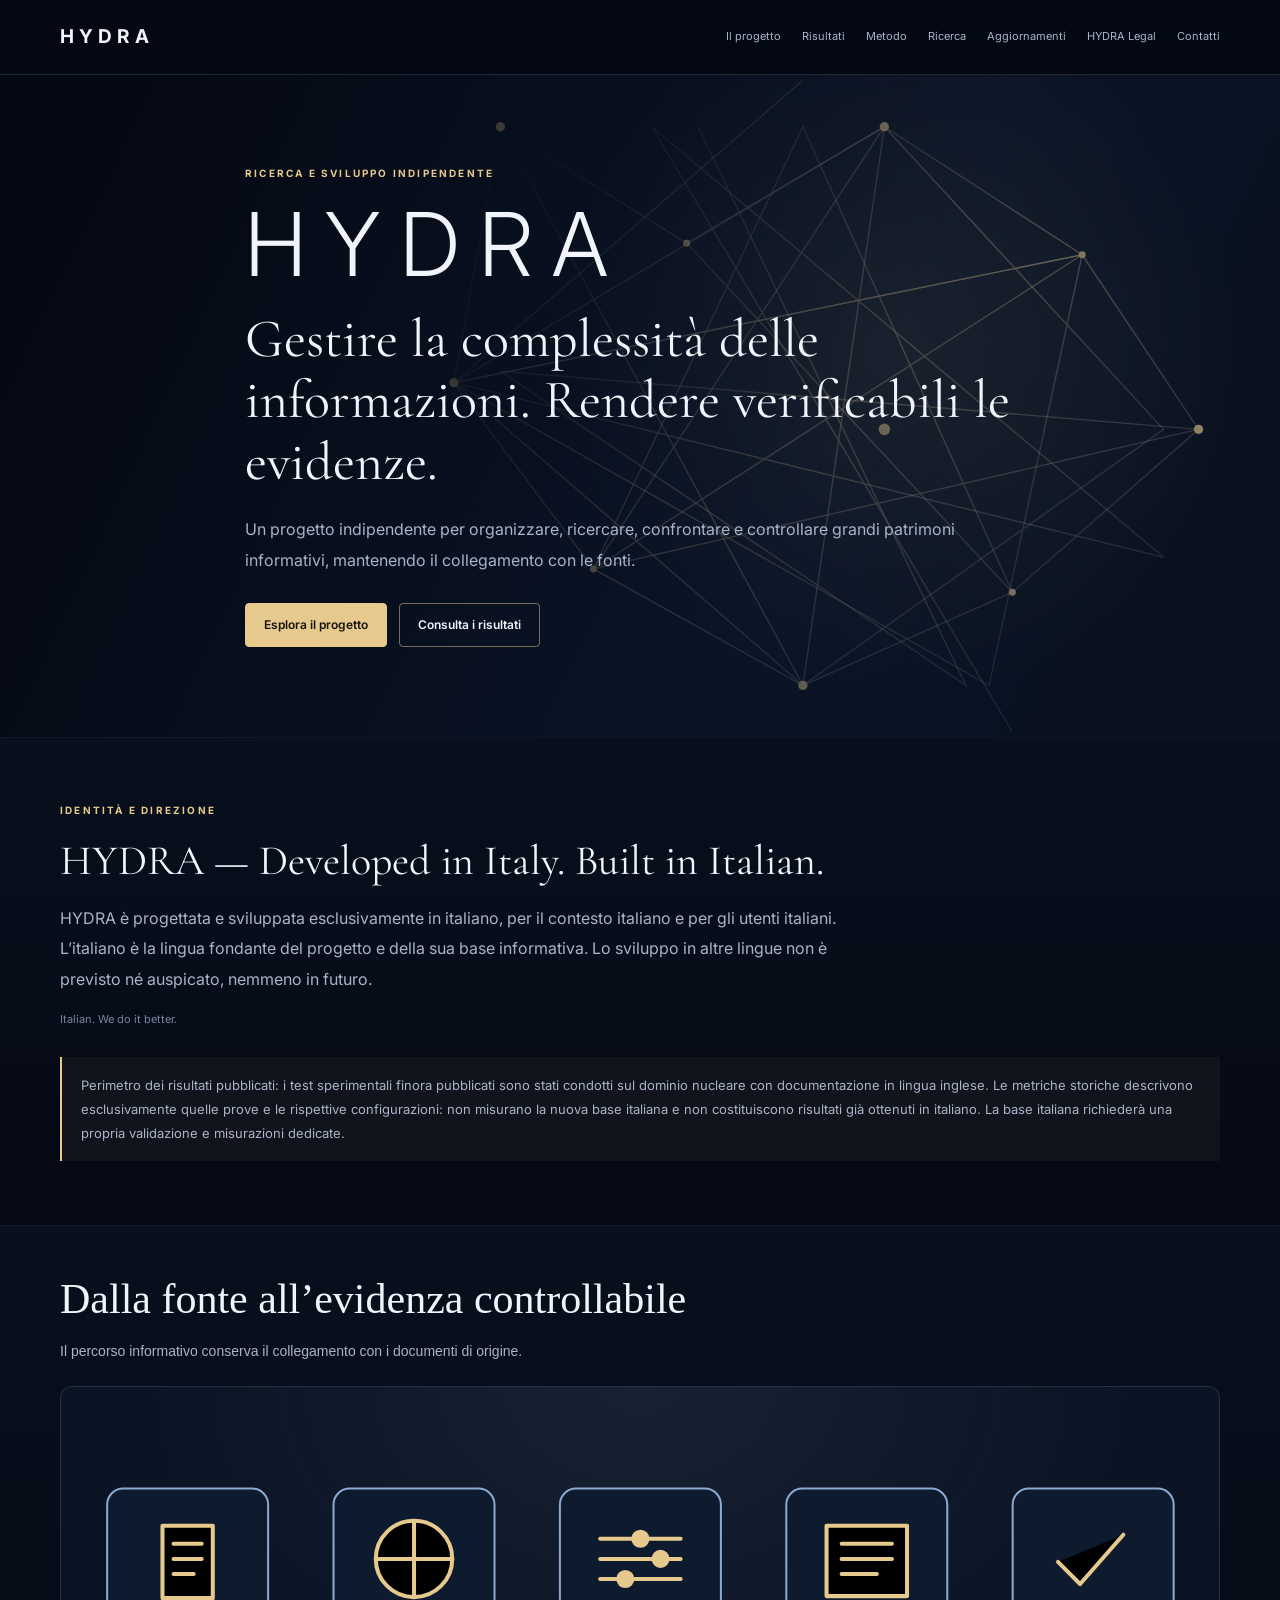
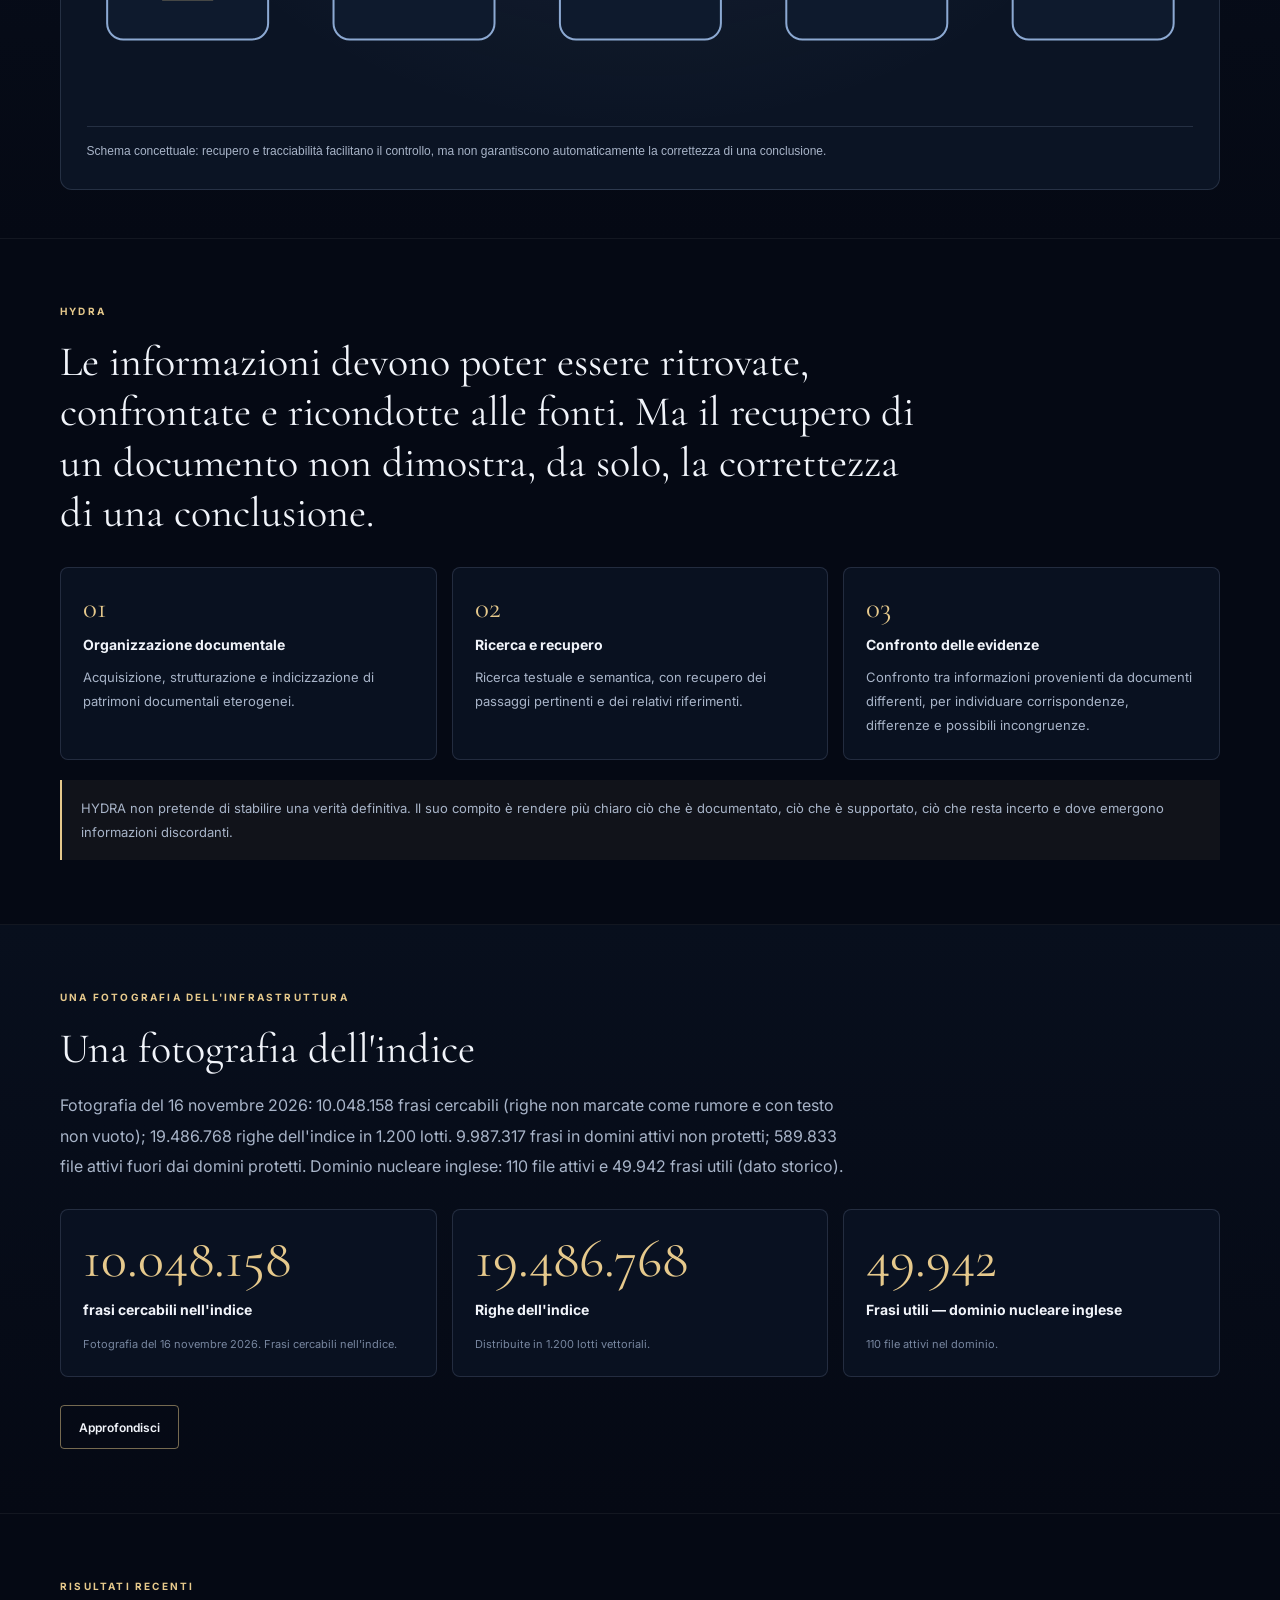
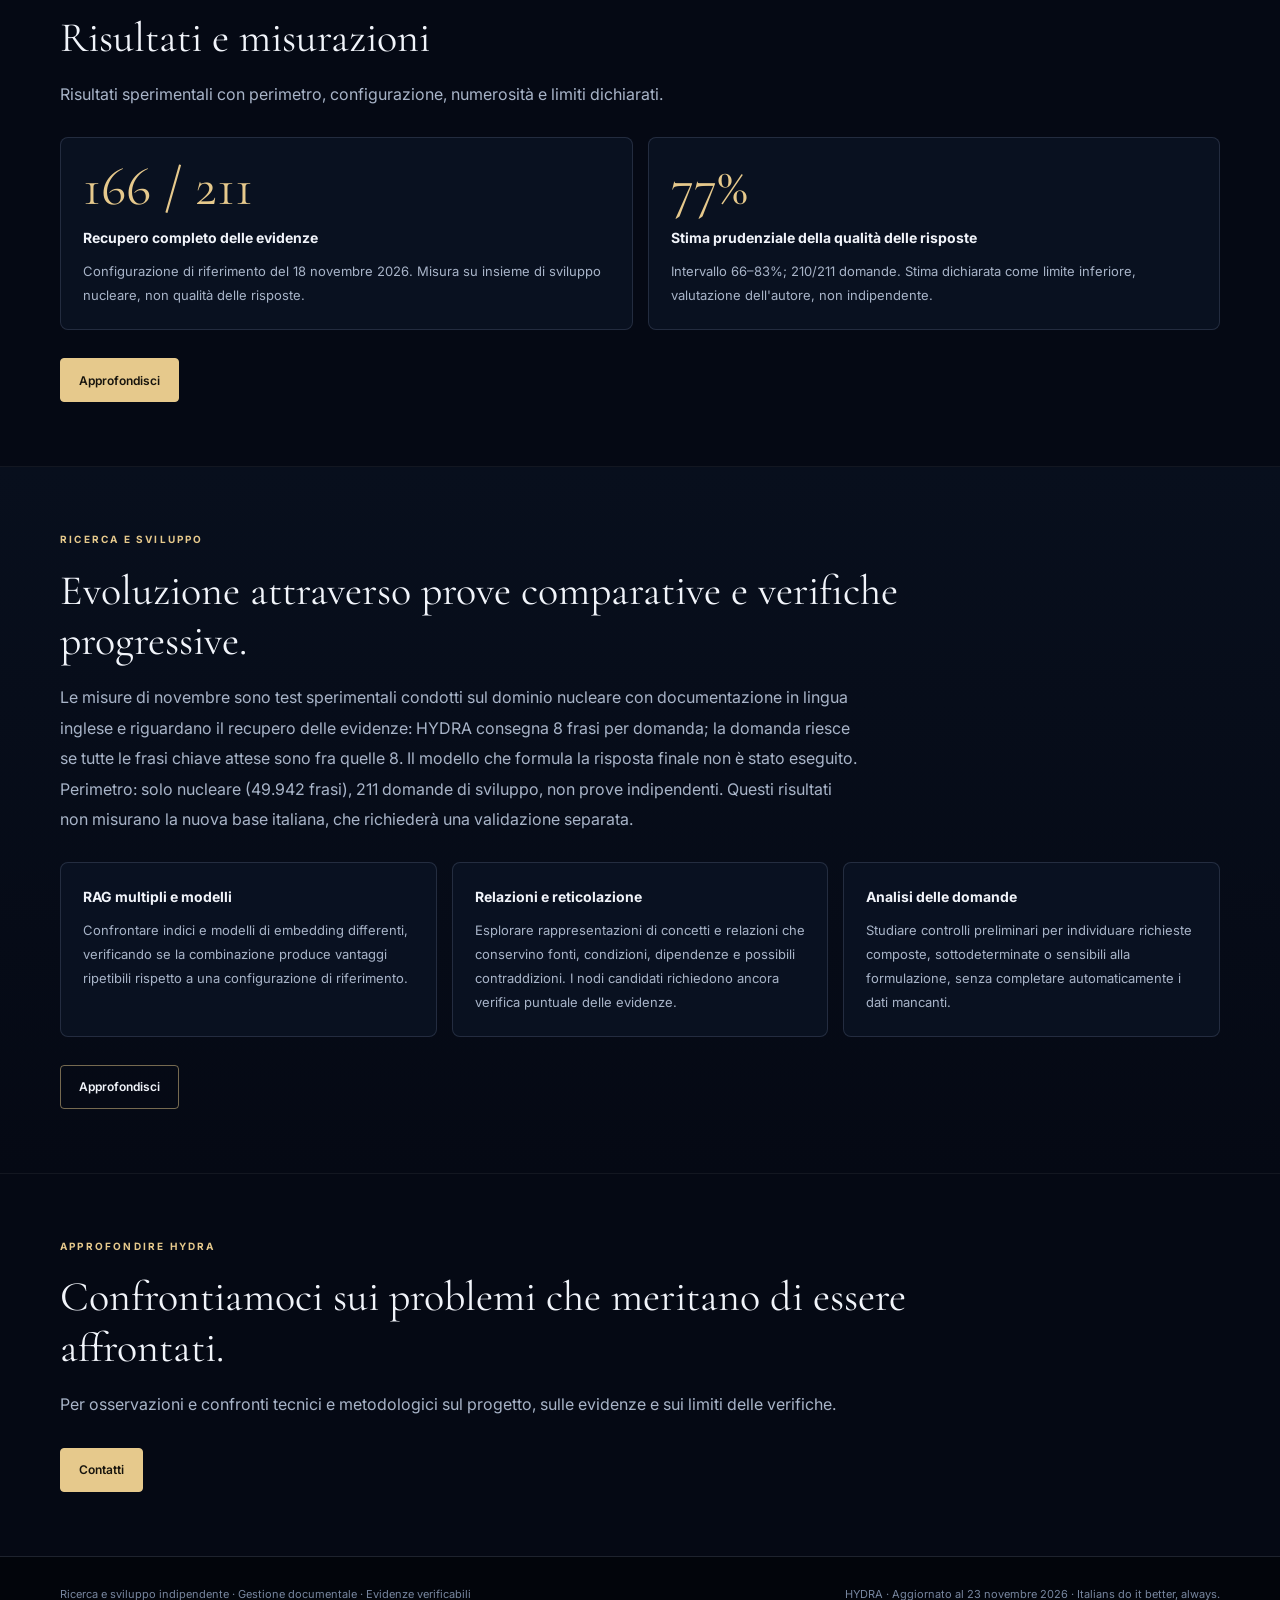
==== commit f6bbe646: "Update HYDRA motto" ====
--- a/index.html
+++ b/index.html
@@ -18,6 +18,6 @@
 <section class="section alt"><div class="wrap"><div class="section-head"><div class="kicker" data-x="homeResearch"></div><h2 data-t="rdT"></h2><p class="lead" data-t="rdN"></p></div><div class="grid"><article class="card"><h3 data-t="evo1t"></h3><p data-t="evo1"></p></article><article class="card"><h3 data-t="evo2t"></h3><p data-t="evo2"></p></article><article class="card"><h3 data-t="evo3t"></h3><p data-t="evo3"></p></article></div><div class="actions"><a class="button" href="ricerca.html" data-x="readMore"></a></div></div></section>
 <section class="section"><div class="wrap"><div class="section-head"><div class="kicker" data-t="contactK"></div><h2 data-t="contactT"></h2><p class="lead" data-t="contactP"></p></div><a class="button primary" href="contatti.html" data-x="navContact"></a></div></section>
 </main>
-<footer class="footer"><div class="wrap footer-inner"><span data-x="footer"></span><span>HYDRA · <span data-x="current"></span></span></div></footer>
+<footer class="footer"><div class="wrap footer-inner"><span data-x="footer"></span><span>HYDRA · <span data-x="current"></span> · Italians do it better, always.</span></div></footer>
 <script src="assets/js/translations.js"></script><script src="assets/js/site.js"></script>
 <script src="assets/js/visuals.js"></script></body></html>
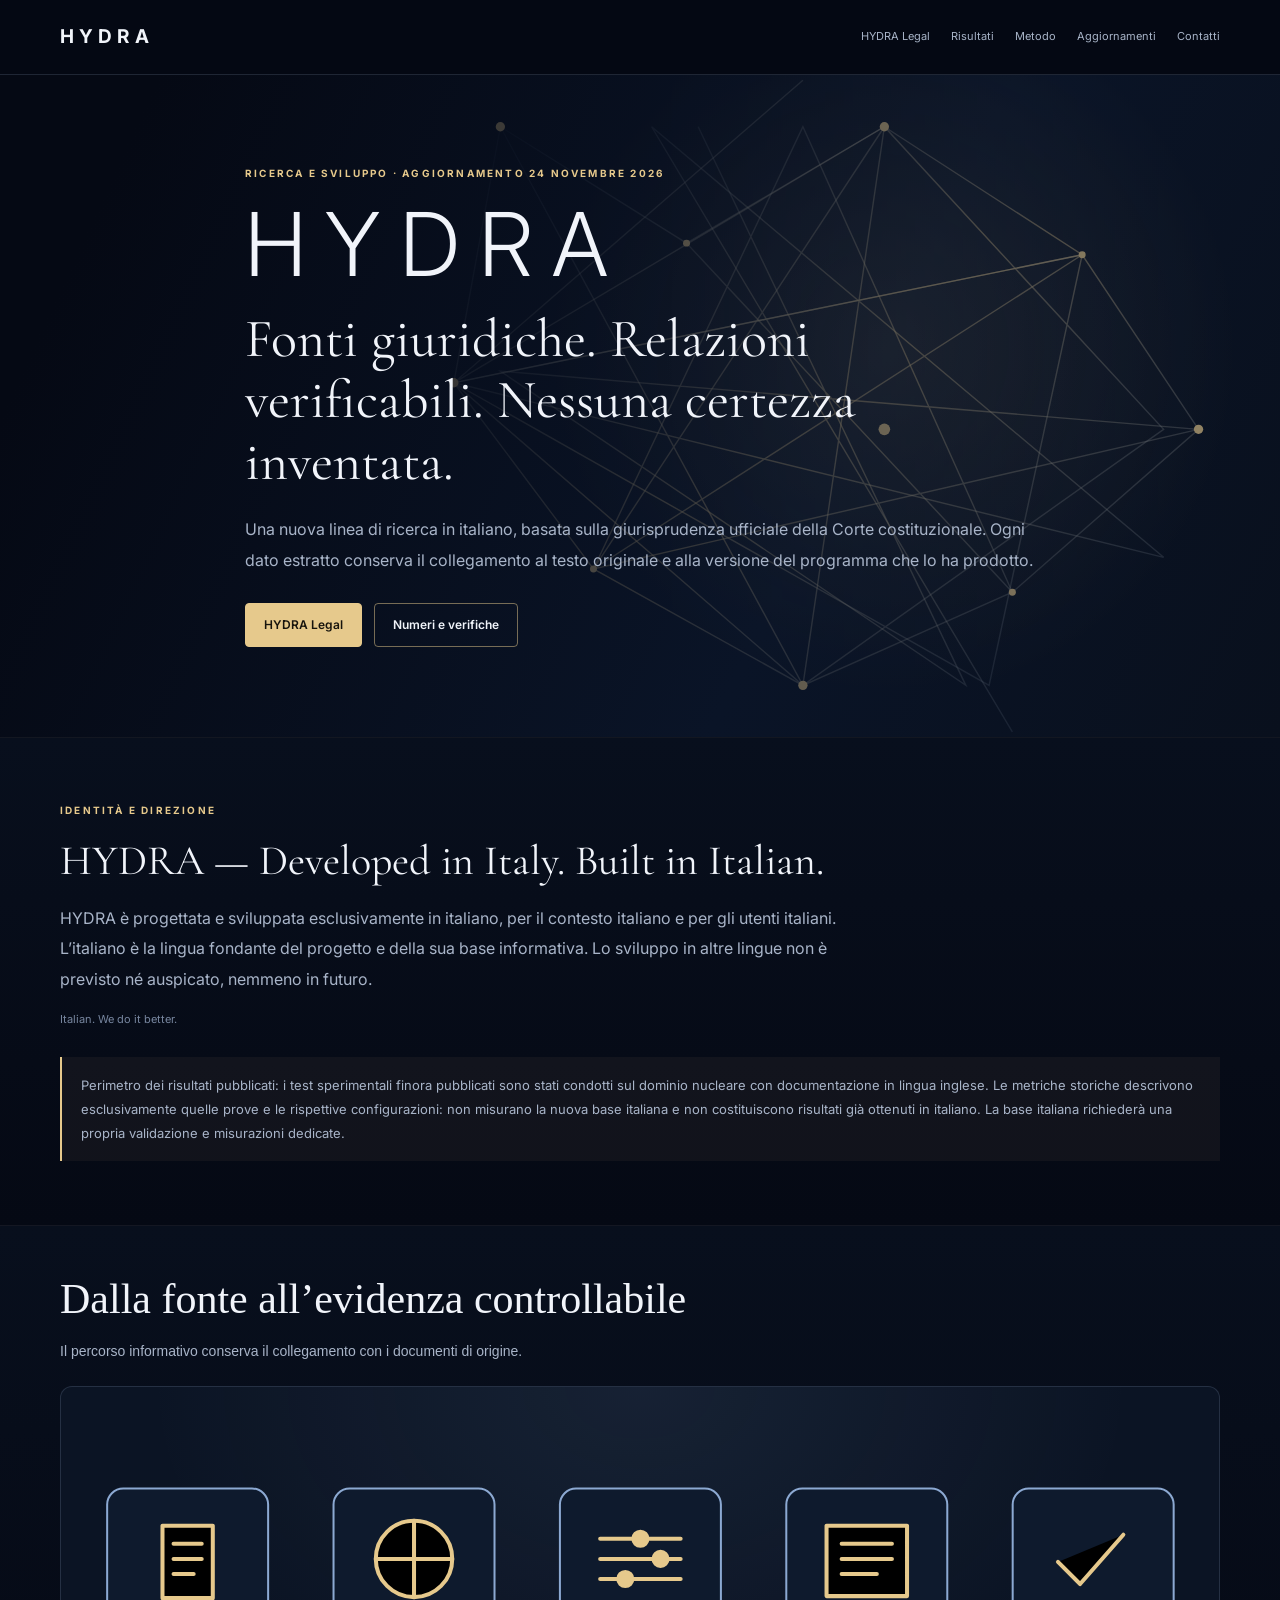
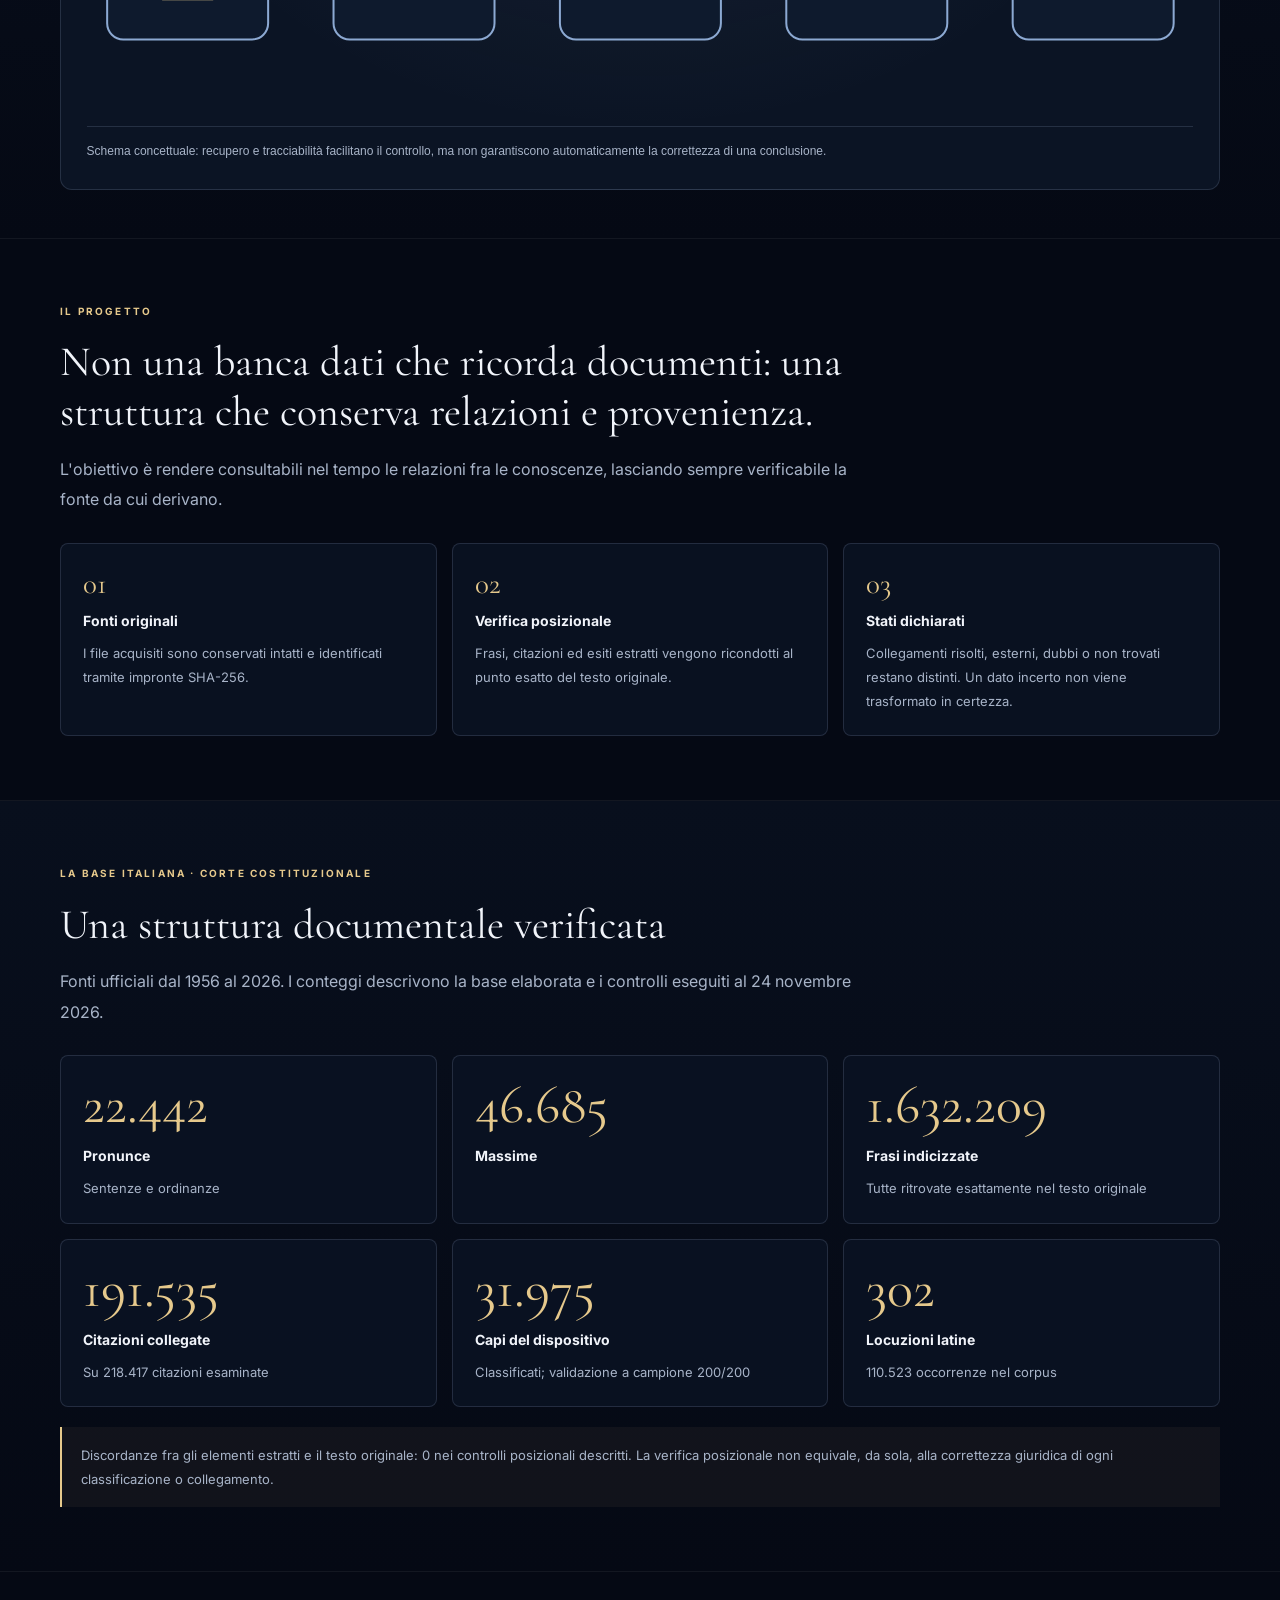
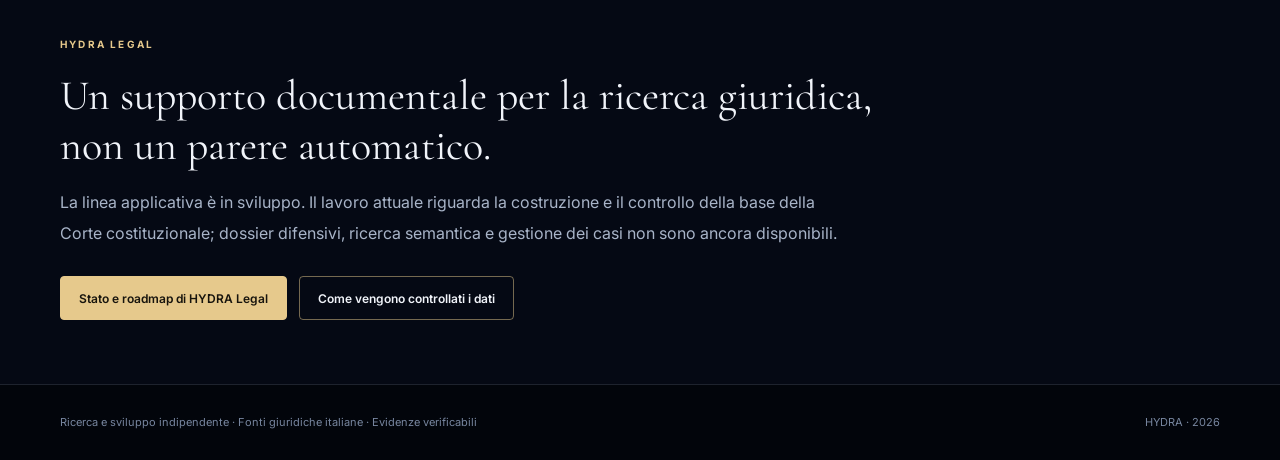
==== commit dd5559d8: "Aggiorna home al nuovo perimetro HYDRA Legal" ====
--- a/index.html
+++ b/index.html
@@ -1,23 +1,13 @@
 <!doctype html>
-<html lang="it">
-<head>
-<meta charset="utf-8"><meta name="viewport" content="width=device-width,initial-scale=1">
-<meta name="description" content="HYDRA è un progetto indipendente per organizzare, ricercare, confrontare e controllare grandi patrimoni informativi, mantenendo il collegamento con le fonti.">
-<meta name="theme-color" content="#050914"><title>HYDRA | Ricerca indipendente ed evidenze verificabili</title>
+<html lang="it"><head><meta charset="utf-8"><meta name="viewport" content="width=device-width,initial-scale=1">
+<meta name="description" content="HYDRA — ricerca indipendente su fonti giuridiche italiane ufficiali, provenienza verificabile e controlli riproducibili.">
+<meta name="theme-color" content="#050914"><title>HYDRA | Evidenze giuridiche verificabili</title>
 <link rel="preconnect" href="https://fonts.googleapis.com"><link rel="preconnect" href="https://fonts.gstatic.com" crossorigin>
-<link href="https://fonts.googleapis.com/css2?family=Cormorant+Garamond:wght@300;400;500;600&family=Inter:wght@300;400;500;600;700&display=swap" rel="stylesheet">
-<link rel="stylesheet" href="assets/css/site.css">
-</head>
-<body>
-<header class="site-header"><div class="wrap nav"><a class="brand" href="index.html">HYDRA</a><div class="nav-right"><button class="menu-button" aria-label="Menu">☰</button><nav class="navlinks"><a href="progetto.html" data-x="navProject"></a><a href="risultati.html" data-x="navResults"></a><a href="metodo.html" data-x="navMethod"></a><a href="ricerca.html" data-x="navResearch"></a><a href="aggiornamenti.html" data-x="navUpdates"></a><a href="legal.html">HYDRA Legal</a><a href="contatti.html" data-x="navContact"></a></nav></div></div></header>
+<link href="https://fonts.googleapis.com/css2?family=Cormorant+Garamond:wght@300;400;500;600&family=Inter:wght@300;400;500;600;700&display=swap" rel="stylesheet"><link rel="stylesheet" href="assets/css/site.css"></head>
+<body><header class="site-header"><div class="wrap nav"><a class="brand" href="index.html">HYDRA</a><div class="nav-right"><button class="menu-button" aria-label="Menu">☰</button><nav class="navlinks"><a href="legal.html">HYDRA Legal</a><a href="risultati.html">Risultati</a><a href="metodo.html">Metodo</a><a href="aggiornamenti.html">Aggiornamenti</a><a href="contatti.html">Contatti</a></nav></div></div></header>
 <main>
-<section class="hero"><div class="wrap hero-content"><div class="eyebrow" data-x="homeK"></div><h1>HYDRA</h1><h2 data-x="homeTitle"></h2><p data-x="homeSub"></p><div class="actions"><a class="button primary" href="progetto.html" data-x="homeCta"></a><a class="button" href="risultati.html" data-x="homeCta2"></a></div></div></section>
-<section class="section"><div class="wrap"><div class="section-head"><div class="kicker">HYDRA</div><h2 data-x="homeIntro"></h2></div><div class="grid"><article class="card"><div class="num">01</div><h3 data-t="f1t"></h3><p data-t="f1"></p></article><article class="card"><div class="num">02</div><h3 data-t="f2t"></h3><p data-t="f2"></p></article><article class="card"><div class="num">03</div><h3 data-t="f3t"></h3><p data-t="f3"></p></article></div><div class="note" data-x="homeNote"></div></div></section>
-<section class="section alt"><div class="wrap"><div class="section-head"><div class="kicker" data-x="homeStats"></div><h2 data-t="sizeT"></h2><p class="lead" data-t="sizeP"></p></div><div class="grid"><article class="card"><div class="metric">10.048.158</div><h3 data-t="sizeSub"></h3><small class="small" data-x="indexSnapshot"></small></article><article class="card"><div class="metric">19.486.768</div><h3 data-x="indexRows"></h3><small class="small">Distribuite in 1.200 lotti vettoriali.</small></article><article class="card"><div class="metric">49.942</div><h3 data-x="nuclearSentences"></h3><small class="small">110 file attivi nel dominio.</small></article></div><div class="actions"><a class="button" href="progetto.html" data-x="readMore"></a></div></div></section>
-<section class="section"><div class="wrap"><div class="section-head"><div class="kicker" data-x="homeResults"></div><h2 data-x="resultsTitle"></h2><p class="lead" data-x="resultsLead"></p></div><div class="grid two"><article class="card"><div class="metric">166 / 211</div><h3 data-x="retrievalTitle"></h3><p data-x="retrievalText"></p></article><article class="card"><div class="metric">77%</div><h3 data-x="qualityTitle"></h3><p data-x="qualityText"></p></article></div><div class="actions"><a class="button primary" href="risultati.html" data-x="readMore"></a></div></div></section>
-<section class="section alt"><div class="wrap"><div class="section-head"><div class="kicker" data-x="homeResearch"></div><h2 data-t="rdT"></h2><p class="lead" data-t="rdN"></p></div><div class="grid"><article class="card"><h3 data-t="evo1t"></h3><p data-t="evo1"></p></article><article class="card"><h3 data-t="evo2t"></h3><p data-t="evo2"></p></article><article class="card"><h3 data-t="evo3t"></h3><p data-t="evo3"></p></article></div><div class="actions"><a class="button" href="ricerca.html" data-x="readMore"></a></div></div></section>
-<section class="section"><div class="wrap"><div class="section-head"><div class="kicker" data-t="contactK"></div><h2 data-t="contactT"></h2><p class="lead" data-t="contactP"></p></div><a class="button primary" href="contatti.html" data-x="navContact"></a></div></section>
-</main>
-<footer class="footer"><div class="wrap footer-inner"><span data-x="footer"></span><span>HYDRA · <span data-x="current"></span> · Italians do it better, always.</span></div></footer>
-<script src="assets/js/translations.js"></script><script src="assets/js/site.js"></script>
-<script src="assets/js/visuals.js"></script></body></html>+<section class="hero"><div class="wrap hero-content"><div class="eyebrow">Ricerca e sviluppo · aggiornamento 24 novembre 2026</div><h1>HYDRA</h1><h2>Fonti giuridiche. Relazioni verificabili. Nessuna certezza inventata.</h2><p>Una nuova linea di ricerca in italiano, basata sulla giurisprudenza ufficiale della Corte costituzionale. Ogni dato estratto conserva il collegamento al testo originale e alla versione del programma che lo ha prodotto.</p><div class="actions"><a class="button primary" href="legal.html">HYDRA Legal</a><a class="button" href="risultati.html">Numeri e verifiche</a></div></div></section>
+<section class="section"><div class="wrap"><div class="section-head"><div class="kicker">Il progetto</div><h2>Non una banca dati che ricorda documenti: una struttura che conserva relazioni e provenienza.</h2><p class="lead">L'obiettivo è rendere consultabili nel tempo le relazioni fra le conoscenze, lasciando sempre verificabile la fonte da cui derivano.</p></div><div class="grid"><article class="card"><div class="num">01</div><h3>Fonti originali</h3><p>I file acquisiti sono conservati intatti e identificati tramite impronte SHA-256.</p></article><article class="card"><div class="num">02</div><h3>Verifica posizionale</h3><p>Frasi, citazioni ed esiti estratti vengono ricondotti al punto esatto del testo originale.</p></article><article class="card"><div class="num">03</div><h3>Stati dichiarati</h3><p>Collegamenti risolti, esterni, dubbi o non trovati restano distinti. Un dato incerto non viene trasformato in certezza.</p></article></div></div></section>
+<section class="section alt"><div class="wrap"><div class="section-head"><div class="kicker">La base italiana · Corte costituzionale</div><h2>Una struttura documentale verificata</h2><p class="lead">Fonti ufficiali dal 1956 al 2026. I conteggi descrivono la base elaborata e i controlli eseguiti al 24 novembre 2026.</p></div><div class="grid"><article class="card"><div class="metric">22.442</div><h3>Pronunce</h3><p>Sentenze e ordinanze</p></article><article class="card"><div class="metric">46.685</div><h3>Massime</h3></article><article class="card"><div class="metric">1.632.209</div><h3>Frasi indicizzate</h3><p>Tutte ritrovate esattamente nel testo originale</p></article><article class="card"><div class="metric">191.535</div><h3>Citazioni collegate</h3><p>Su 218.417 citazioni esaminate</p></article><article class="card"><div class="metric">31.975</div><h3>Capi del dispositivo</h3><p>Classificati; validazione a campione 200/200</p></article><article class="card"><div class="metric">302</div><h3>Locuzioni latine</h3><p>110.523 occorrenze nel corpus</p></article></div><div class="note">Discordanze fra gli elementi estratti e il testo originale: 0 nei controlli posizionali descritti. La verifica posizionale non equivale, da sola, alla correttezza giuridica di ogni classificazione o collegamento.</div></div></section>
+<section class="section"><div class="wrap"><div class="section-head"><div class="kicker">HYDRA Legal</div><h2>Un supporto documentale per la ricerca giuridica, non un parere automatico.</h2><p class="lead">La linea applicativa è in sviluppo. Il lavoro attuale riguarda la costruzione e il controllo della base della Corte costituzionale; dossier difensivi, ricerca semantica e gestione dei casi non sono ancora disponibili.</p></div><div class="actions"><a class="button primary" href="legal.html">Stato e roadmap di HYDRA Legal</a><a class="button" href="metodo.html">Come vengono controllati i dati</a></div></div></section>
+</main><footer class="footer"><div class="wrap footer-inner"><span>Ricerca e sviluppo indipendente · Fonti giuridiche italiane · Evidenze verificabili</span><span>HYDRA · 2026</span></div></footer><script src="assets/js/site.js"></script><script src="assets/js/visuals.js"></script></body></html>
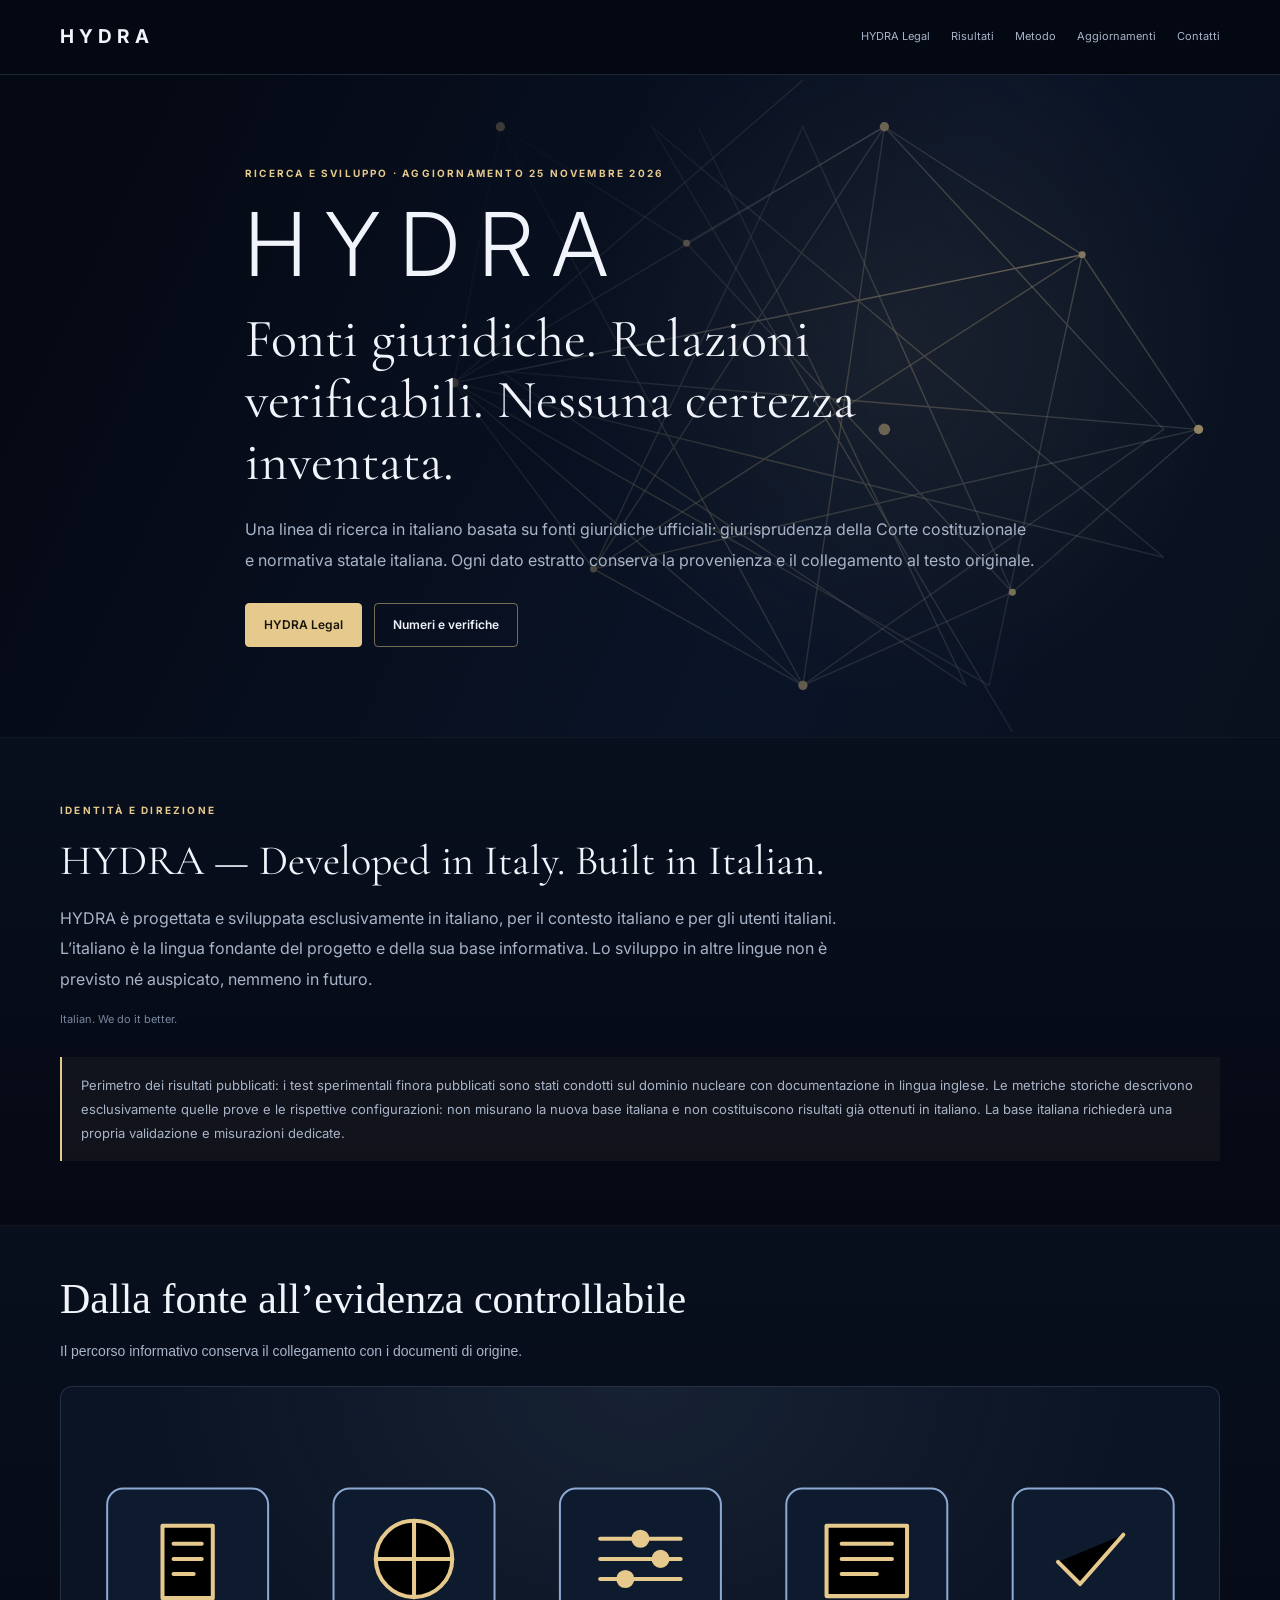
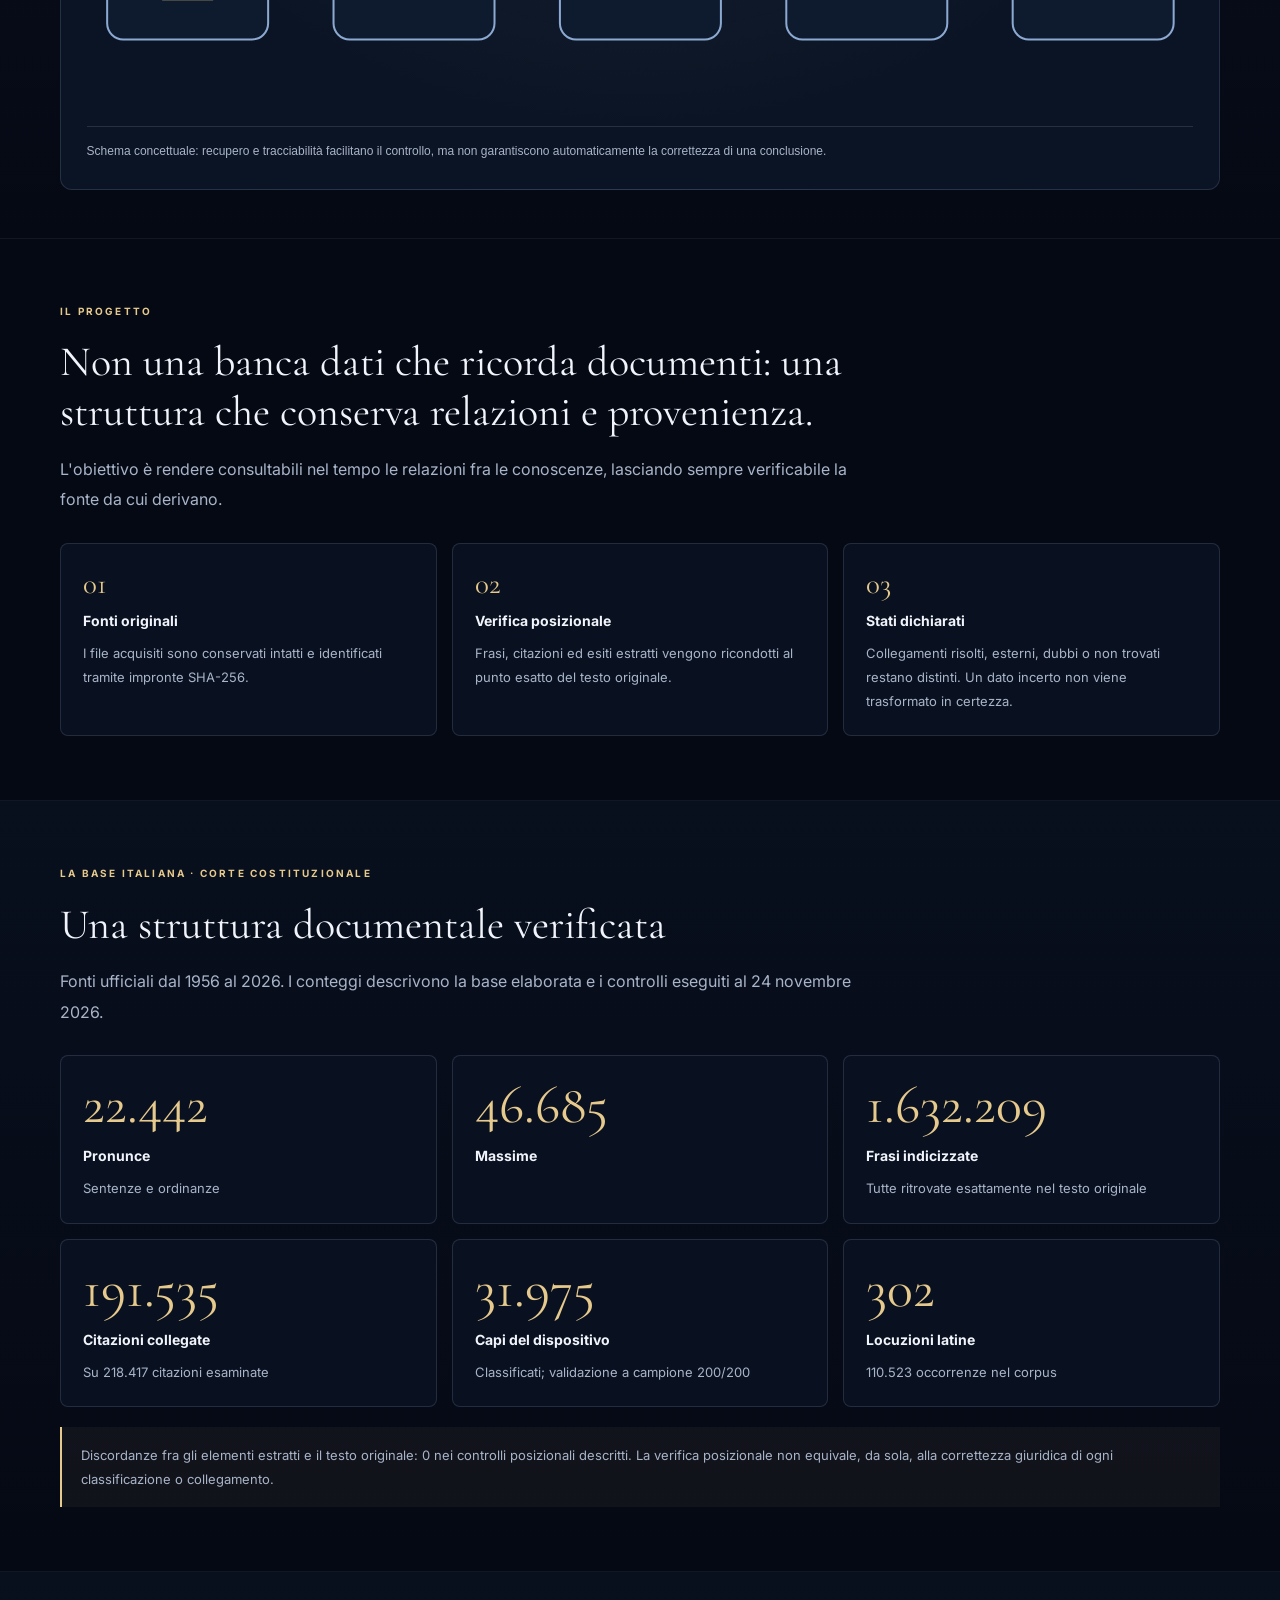
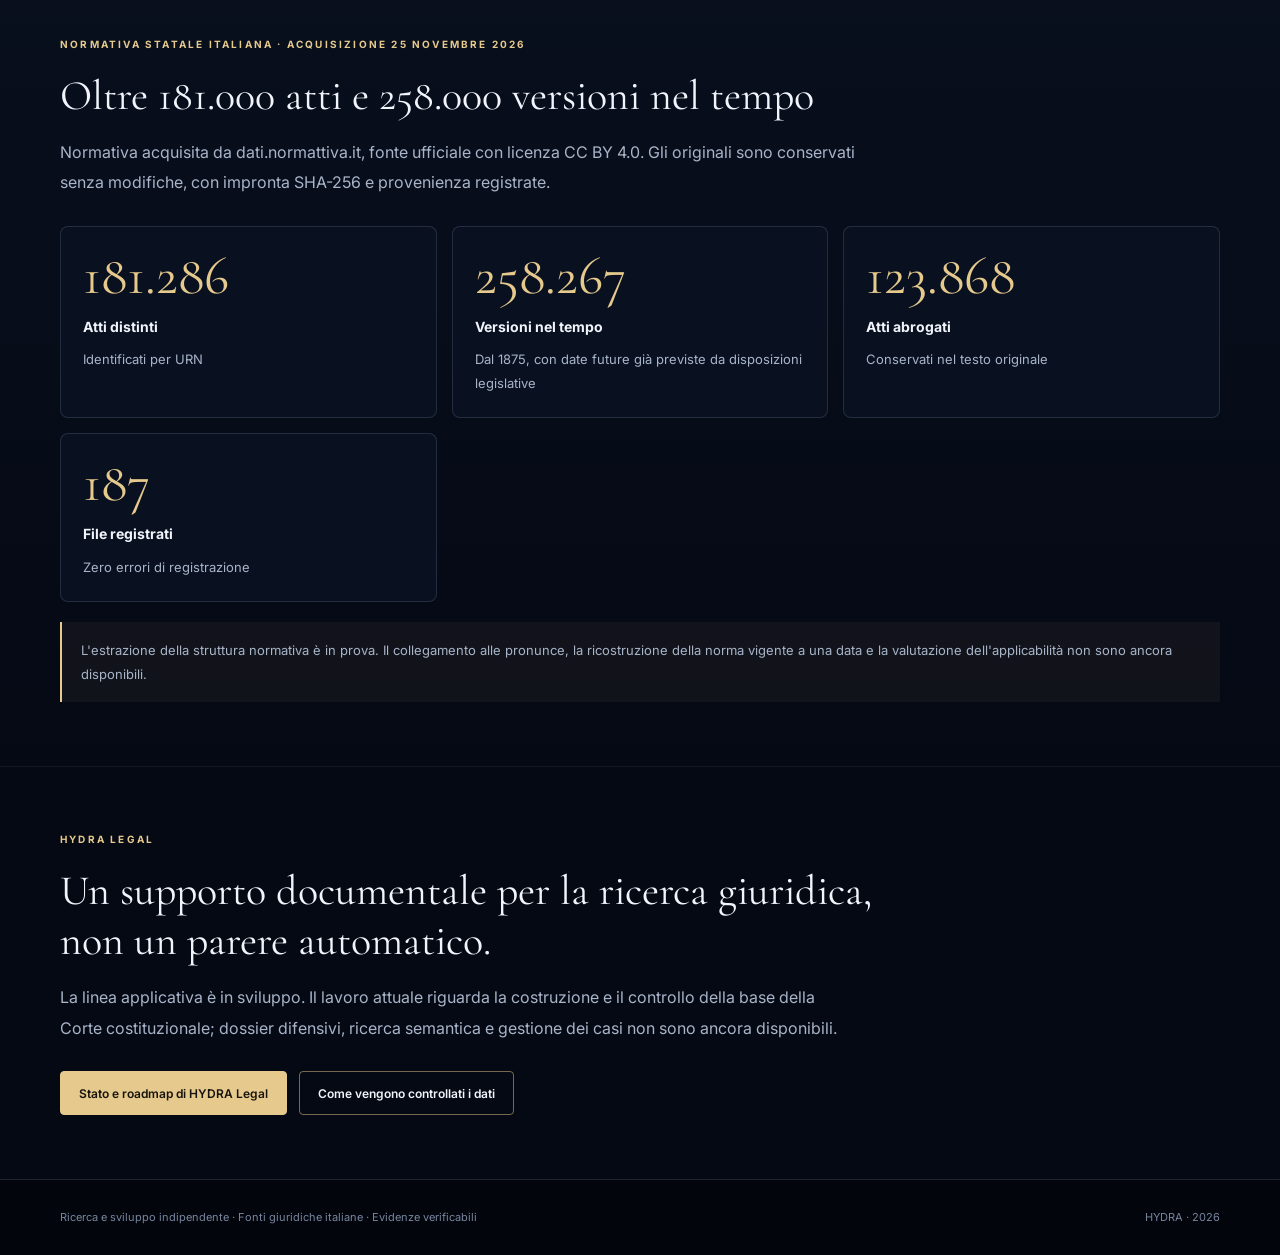
==== commit 6b039c54: "Update HYDRA Legal status and Italian legal corpus (25 Nov 2026)" ====
--- a/index.html
+++ b/index.html
@@ -6,8 +6,8 @@
 <link href="https://fonts.googleapis.com/css2?family=Cormorant+Garamond:wght@300;400;500;600&family=Inter:wght@300;400;500;600;700&display=swap" rel="stylesheet"><link rel="stylesheet" href="assets/css/site.css"></head>
 <body><header class="site-header"><div class="wrap nav"><a class="brand" href="index.html">HYDRA</a><div class="nav-right"><button class="menu-button" aria-label="Menu">☰</button><nav class="navlinks"><a href="legal.html">HYDRA Legal</a><a href="risultati.html">Risultati</a><a href="metodo.html">Metodo</a><a href="aggiornamenti.html">Aggiornamenti</a><a href="contatti.html">Contatti</a></nav></div></div></header>
 <main>
-<section class="hero"><div class="wrap hero-content"><div class="eyebrow">Ricerca e sviluppo · aggiornamento 24 novembre 2026</div><h1>HYDRA</h1><h2>Fonti giuridiche. Relazioni verificabili. Nessuna certezza inventata.</h2><p>Una nuova linea di ricerca in italiano, basata sulla giurisprudenza ufficiale della Corte costituzionale. Ogni dato estratto conserva il collegamento al testo originale e alla versione del programma che lo ha prodotto.</p><div class="actions"><a class="button primary" href="legal.html">HYDRA Legal</a><a class="button" href="risultati.html">Numeri e verifiche</a></div></div></section>
+<section class="hero"><div class="wrap hero-content"><div class="eyebrow">Ricerca e sviluppo · aggiornamento 25 novembre 2026</div><h1>HYDRA</h1><h2>Fonti giuridiche. Relazioni verificabili. Nessuna certezza inventata.</h2><p>Una linea di ricerca in italiano basata su fonti giuridiche ufficiali: giurisprudenza della Corte costituzionale e normativa statale italiana. Ogni dato estratto conserva la provenienza e il collegamento al testo originale.</p><div class="actions"><a class="button primary" href="legal.html">HYDRA Legal</a><a class="button" href="risultati.html">Numeri e verifiche</a></div></div></section>
 <section class="section"><div class="wrap"><div class="section-head"><div class="kicker">Il progetto</div><h2>Non una banca dati che ricorda documenti: una struttura che conserva relazioni e provenienza.</h2><p class="lead">L'obiettivo è rendere consultabili nel tempo le relazioni fra le conoscenze, lasciando sempre verificabile la fonte da cui derivano.</p></div><div class="grid"><article class="card"><div class="num">01</div><h3>Fonti originali</h3><p>I file acquisiti sono conservati intatti e identificati tramite impronte SHA-256.</p></article><article class="card"><div class="num">02</div><h3>Verifica posizionale</h3><p>Frasi, citazioni ed esiti estratti vengono ricondotti al punto esatto del testo originale.</p></article><article class="card"><div class="num">03</div><h3>Stati dichiarati</h3><p>Collegamenti risolti, esterni, dubbi o non trovati restano distinti. Un dato incerto non viene trasformato in certezza.</p></article></div></div></section>
 <section class="section alt"><div class="wrap"><div class="section-head"><div class="kicker">La base italiana · Corte costituzionale</div><h2>Una struttura documentale verificata</h2><p class="lead">Fonti ufficiali dal 1956 al 2026. I conteggi descrivono la base elaborata e i controlli eseguiti al 24 novembre 2026.</p></div><div class="grid"><article class="card"><div class="metric">22.442</div><h3>Pronunce</h3><p>Sentenze e ordinanze</p></article><article class="card"><div class="metric">46.685</div><h3>Massime</h3></article><article class="card"><div class="metric">1.632.209</div><h3>Frasi indicizzate</h3><p>Tutte ritrovate esattamente nel testo originale</p></article><article class="card"><div class="metric">191.535</div><h3>Citazioni collegate</h3><p>Su 218.417 citazioni esaminate</p></article><article class="card"><div class="metric">31.975</div><h3>Capi del dispositivo</h3><p>Classificati; validazione a campione 200/200</p></article><article class="card"><div class="metric">302</div><h3>Locuzioni latine</h3><p>110.523 occorrenze nel corpus</p></article></div><div class="note">Discordanze fra gli elementi estratti e il testo originale: 0 nei controlli posizionali descritti. La verifica posizionale non equivale, da sola, alla correttezza giuridica di ogni classificazione o collegamento.</div></div></section>
-<section class="section"><div class="wrap"><div class="section-head"><div class="kicker">HYDRA Legal</div><h2>Un supporto documentale per la ricerca giuridica, non un parere automatico.</h2><p class="lead">La linea applicativa è in sviluppo. Il lavoro attuale riguarda la costruzione e il controllo della base della Corte costituzionale; dossier difensivi, ricerca semantica e gestione dei casi non sono ancora disponibili.</p></div><div class="actions"><a class="button primary" href="legal.html">Stato e roadmap di HYDRA Legal</a><a class="button" href="metodo.html">Come vengono controllati i dati</a></div></div></section>
+<section class="section alt"><div class="wrap"><div class="section-head"><div class="kicker">Normativa statale italiana · acquisizione 25 novembre 2026</div><h2>Oltre 181.000 atti e 258.000 versioni nel tempo</h2><p class="lead">Normativa acquisita da dati.normattiva.it, fonte ufficiale con licenza CC BY 4.0. Gli originali sono conservati senza modifiche, con impronta SHA-256 e provenienza registrate.</p></div><div class="grid"><article class="card"><div class="metric">181.286</div><h3>Atti distinti</h3><p>Identificati per URN</p></article><article class="card"><div class="metric">258.267</div><h3>Versioni nel tempo</h3><p>Dal 1875, con date future già previste da disposizioni legislative</p></article><article class="card"><div class="metric">123.868</div><h3>Atti abrogati</h3><p>Conservati nel testo originale</p></article><article class="card"><div class="metric">187</div><h3>File registrati</h3><p>Zero errori di registrazione</p></article></div><div class="note">L'estrazione della struttura normativa è in prova. Il collegamento alle pronunce, la ricostruzione della norma vigente a una data e la valutazione dell'applicabilità non sono ancora disponibili.</div></div></section><section class="section"><div class="wrap"><div class="section-head"><div class="kicker">HYDRA Legal</div><h2>Un supporto documentale per la ricerca giuridica, non un parere automatico.</h2><p class="lead">La linea applicativa è in sviluppo. Il lavoro attuale riguarda la costruzione e il controllo della base della Corte costituzionale; dossier difensivi, ricerca semantica e gestione dei casi non sono ancora disponibili.</p></div><div class="actions"><a class="button primary" href="legal.html">Stato e roadmap di HYDRA Legal</a><a class="button" href="metodo.html">Come vengono controllati i dati</a></div></div></section>
 </main><footer class="footer"><div class="wrap footer-inner"><span>Ricerca e sviluppo indipendente · Fonti giuridiche italiane · Evidenze verificabili</span><span>HYDRA · 2026</span></div></footer><script src="assets/js/site.js"></script><script src="assets/js/visuals.js"></script></body></html>
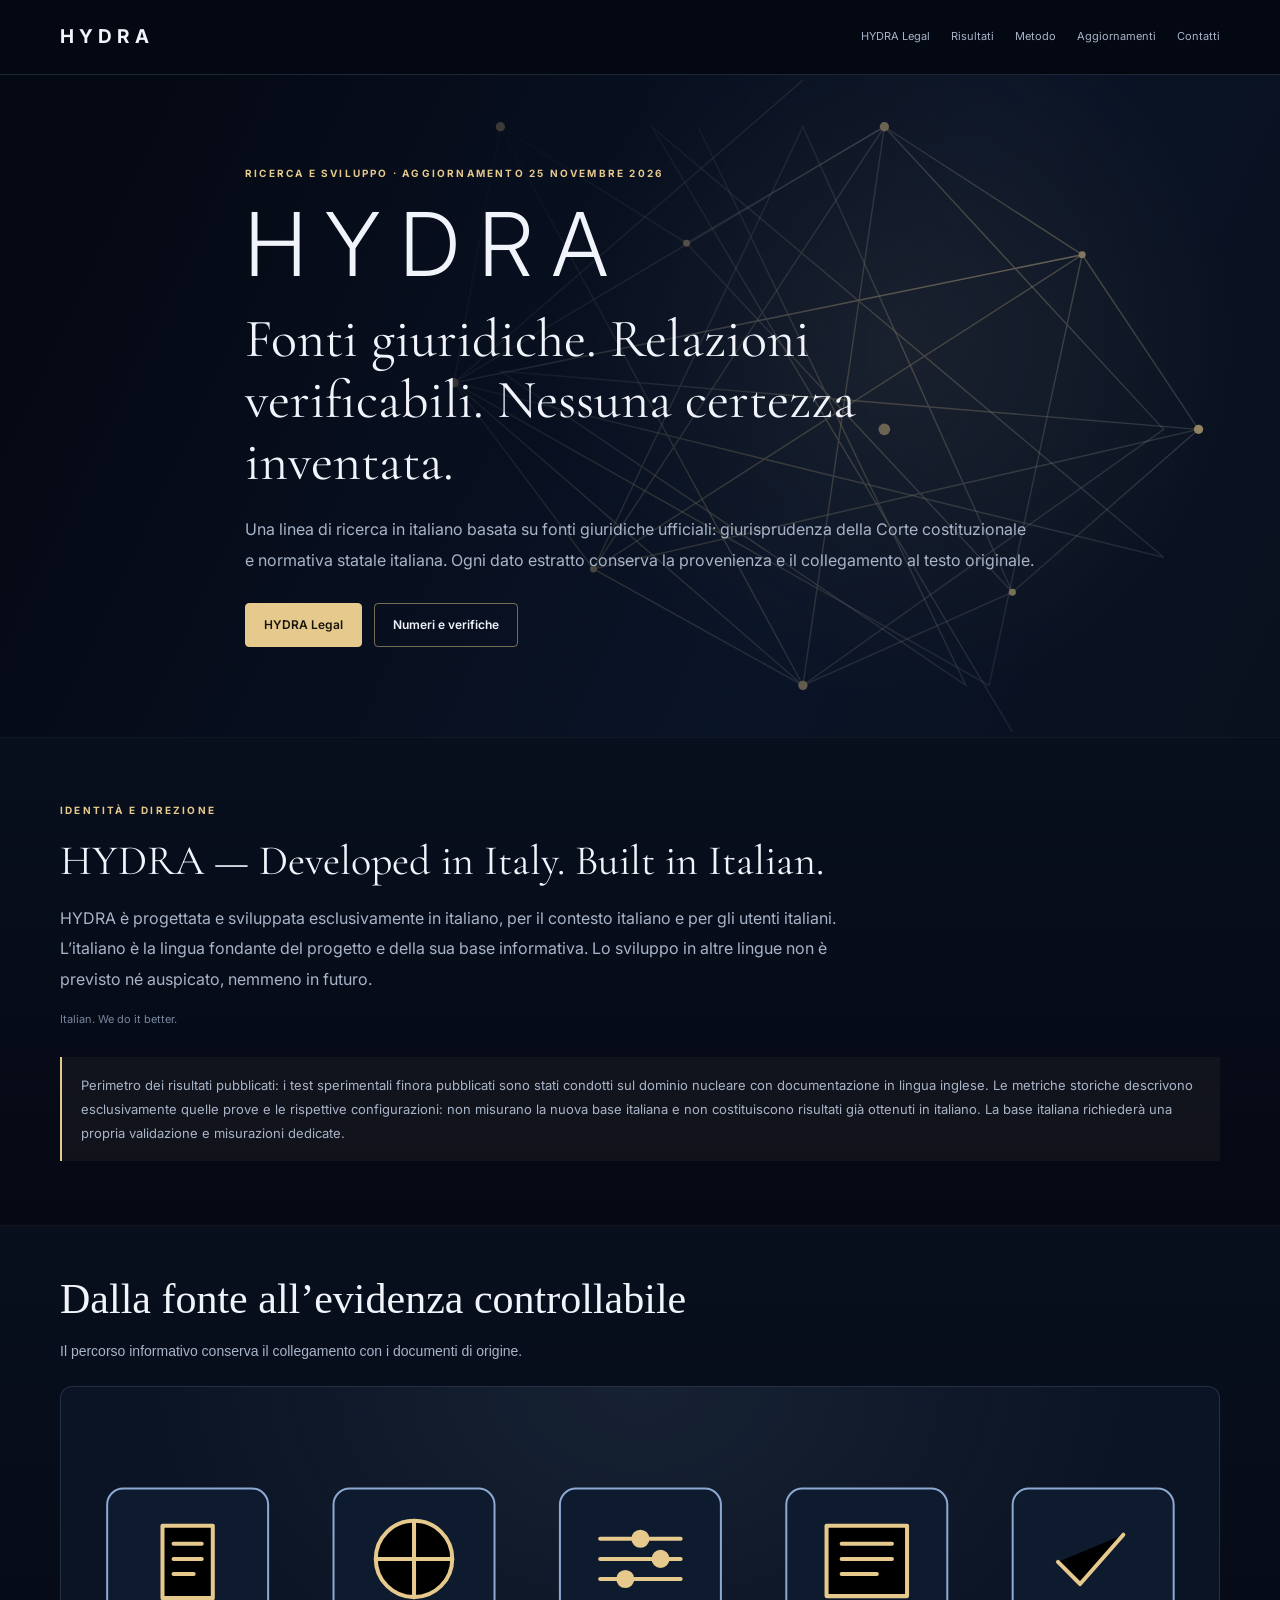
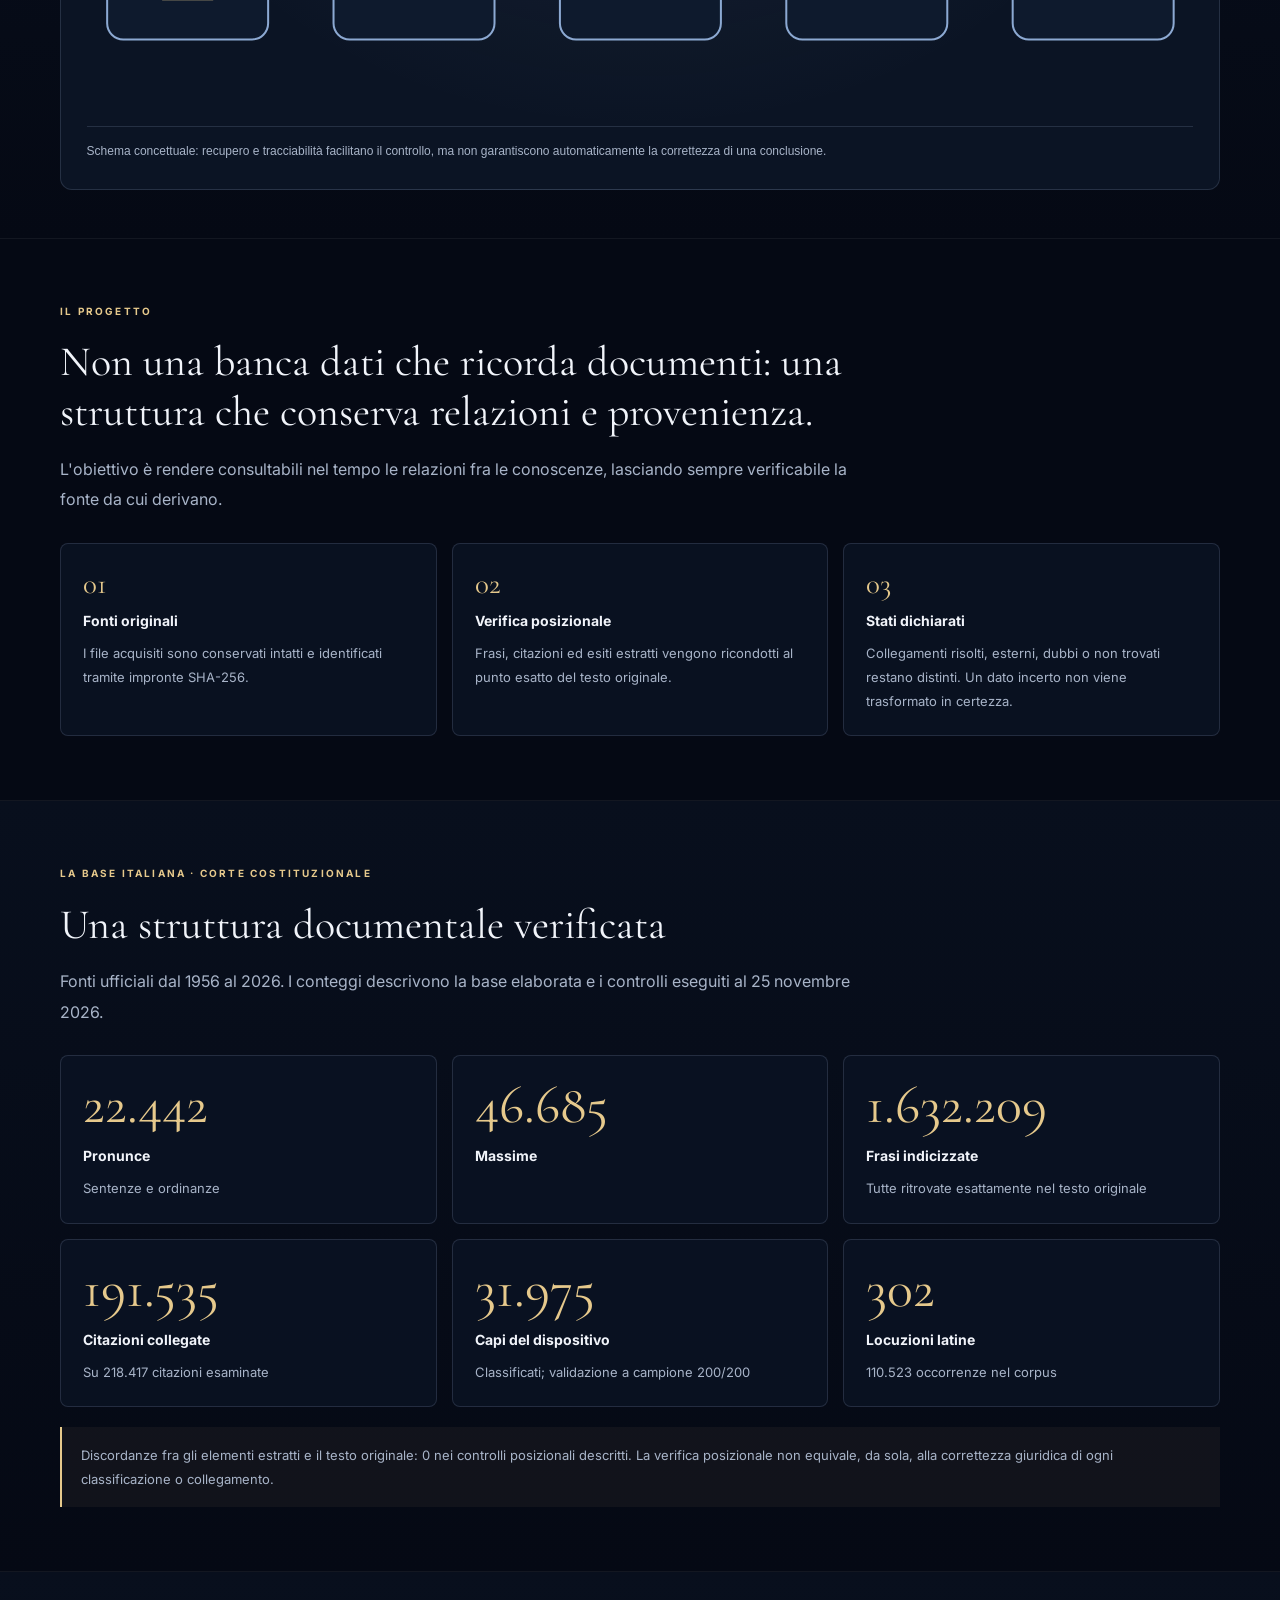
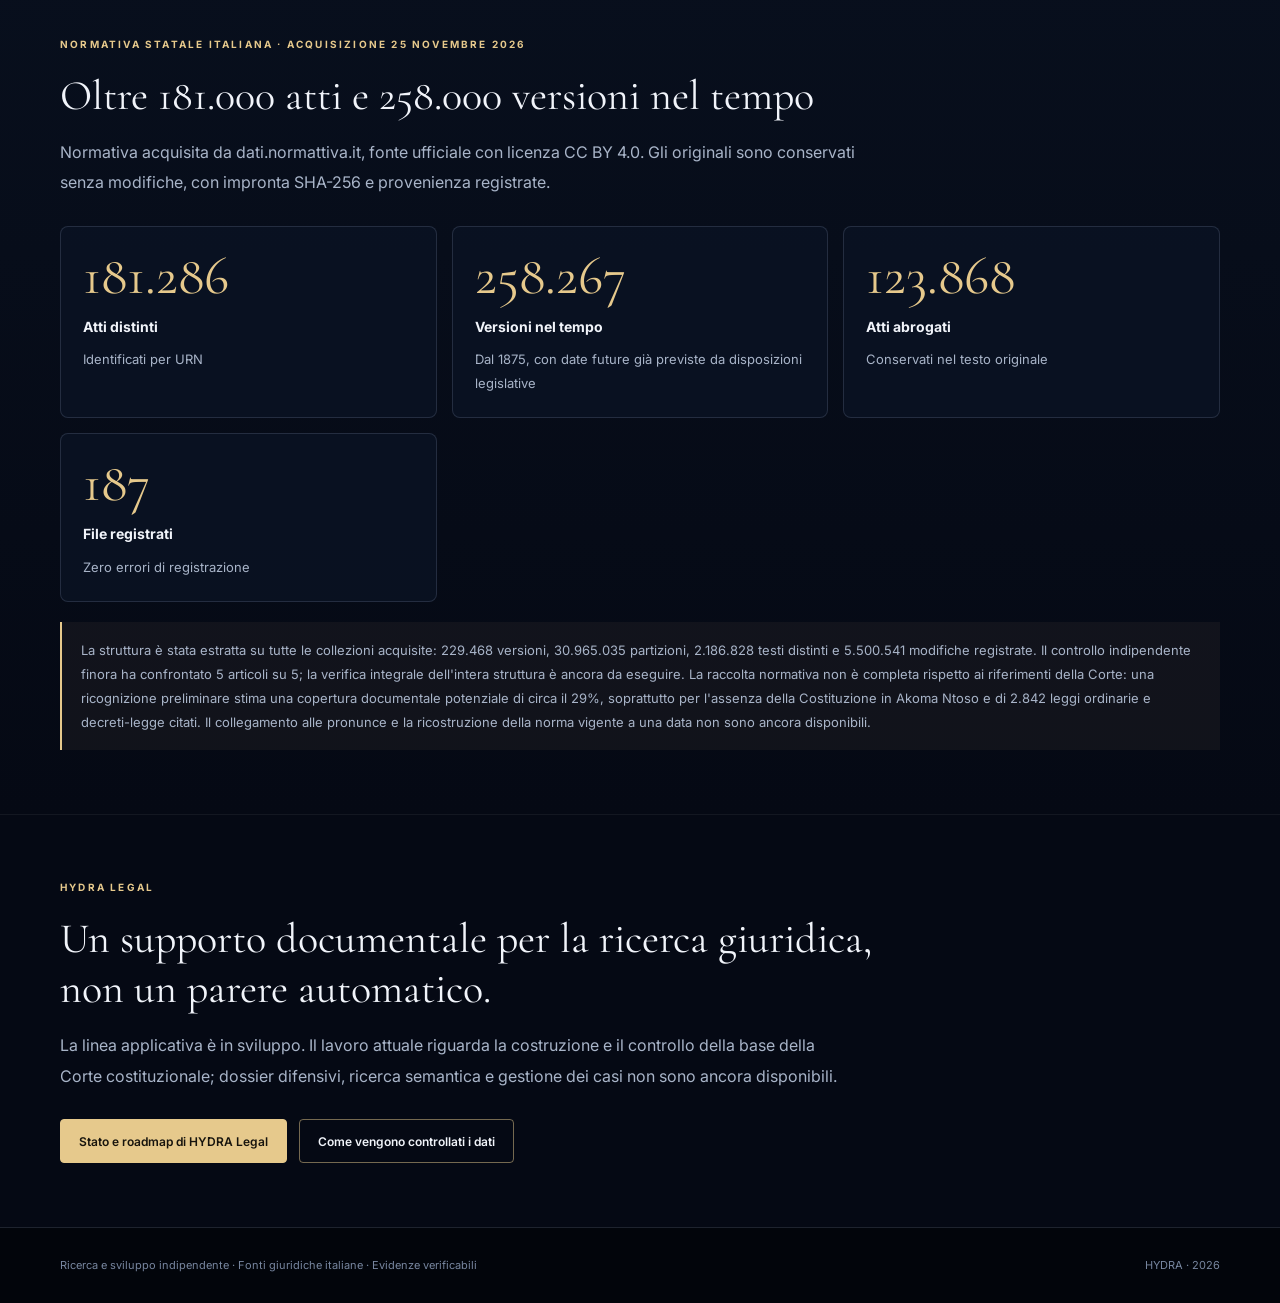
==== commit 44d1ab4f: "Aggiorna stato HYDRA Legal e copertura normativa al 25 novembre 2026" ====
--- a/index.html
+++ b/index.html
@@ -8,6 +8,6 @@
 <main>
 <section class="hero"><div class="wrap hero-content"><div class="eyebrow">Ricerca e sviluppo · aggiornamento 25 novembre 2026</div><h1>HYDRA</h1><h2>Fonti giuridiche. Relazioni verificabili. Nessuna certezza inventata.</h2><p>Una linea di ricerca in italiano basata su fonti giuridiche ufficiali: giurisprudenza della Corte costituzionale e normativa statale italiana. Ogni dato estratto conserva la provenienza e il collegamento al testo originale.</p><div class="actions"><a class="button primary" href="legal.html">HYDRA Legal</a><a class="button" href="risultati.html">Numeri e verifiche</a></div></div></section>
 <section class="section"><div class="wrap"><div class="section-head"><div class="kicker">Il progetto</div><h2>Non una banca dati che ricorda documenti: una struttura che conserva relazioni e provenienza.</h2><p class="lead">L'obiettivo è rendere consultabili nel tempo le relazioni fra le conoscenze, lasciando sempre verificabile la fonte da cui derivano.</p></div><div class="grid"><article class="card"><div class="num">01</div><h3>Fonti originali</h3><p>I file acquisiti sono conservati intatti e identificati tramite impronte SHA-256.</p></article><article class="card"><div class="num">02</div><h3>Verifica posizionale</h3><p>Frasi, citazioni ed esiti estratti vengono ricondotti al punto esatto del testo originale.</p></article><article class="card"><div class="num">03</div><h3>Stati dichiarati</h3><p>Collegamenti risolti, esterni, dubbi o non trovati restano distinti. Un dato incerto non viene trasformato in certezza.</p></article></div></div></section>
-<section class="section alt"><div class="wrap"><div class="section-head"><div class="kicker">La base italiana · Corte costituzionale</div><h2>Una struttura documentale verificata</h2><p class="lead">Fonti ufficiali dal 1956 al 2026. I conteggi descrivono la base elaborata e i controlli eseguiti al 24 novembre 2026.</p></div><div class="grid"><article class="card"><div class="metric">22.442</div><h3>Pronunce</h3><p>Sentenze e ordinanze</p></article><article class="card"><div class="metric">46.685</div><h3>Massime</h3></article><article class="card"><div class="metric">1.632.209</div><h3>Frasi indicizzate</h3><p>Tutte ritrovate esattamente nel testo originale</p></article><article class="card"><div class="metric">191.535</div><h3>Citazioni collegate</h3><p>Su 218.417 citazioni esaminate</p></article><article class="card"><div class="metric">31.975</div><h3>Capi del dispositivo</h3><p>Classificati; validazione a campione 200/200</p></article><article class="card"><div class="metric">302</div><h3>Locuzioni latine</h3><p>110.523 occorrenze nel corpus</p></article></div><div class="note">Discordanze fra gli elementi estratti e il testo originale: 0 nei controlli posizionali descritti. La verifica posizionale non equivale, da sola, alla correttezza giuridica di ogni classificazione o collegamento.</div></div></section>
-<section class="section alt"><div class="wrap"><div class="section-head"><div class="kicker">Normativa statale italiana · acquisizione 25 novembre 2026</div><h2>Oltre 181.000 atti e 258.000 versioni nel tempo</h2><p class="lead">Normativa acquisita da dati.normattiva.it, fonte ufficiale con licenza CC BY 4.0. Gli originali sono conservati senza modifiche, con impronta SHA-256 e provenienza registrate.</p></div><div class="grid"><article class="card"><div class="metric">181.286</div><h3>Atti distinti</h3><p>Identificati per URN</p></article><article class="card"><div class="metric">258.267</div><h3>Versioni nel tempo</h3><p>Dal 1875, con date future già previste da disposizioni legislative</p></article><article class="card"><div class="metric">123.868</div><h3>Atti abrogati</h3><p>Conservati nel testo originale</p></article><article class="card"><div class="metric">187</div><h3>File registrati</h3><p>Zero errori di registrazione</p></article></div><div class="note">L'estrazione della struttura normativa è in prova. Il collegamento alle pronunce, la ricostruzione della norma vigente a una data e la valutazione dell'applicabilità non sono ancora disponibili.</div></div></section><section class="section"><div class="wrap"><div class="section-head"><div class="kicker">HYDRA Legal</div><h2>Un supporto documentale per la ricerca giuridica, non un parere automatico.</h2><p class="lead">La linea applicativa è in sviluppo. Il lavoro attuale riguarda la costruzione e il controllo della base della Corte costituzionale; dossier difensivi, ricerca semantica e gestione dei casi non sono ancora disponibili.</p></div><div class="actions"><a class="button primary" href="legal.html">Stato e roadmap di HYDRA Legal</a><a class="button" href="metodo.html">Come vengono controllati i dati</a></div></div></section>
+<section class="section alt"><div class="wrap"><div class="section-head"><div class="kicker">La base italiana · Corte costituzionale</div><h2>Una struttura documentale verificata</h2><p class="lead">Fonti ufficiali dal 1956 al 2026. I conteggi descrivono la base elaborata e i controlli eseguiti al 25 novembre 2026.</p></div><div class="grid"><article class="card"><div class="metric">22.442</div><h3>Pronunce</h3><p>Sentenze e ordinanze</p></article><article class="card"><div class="metric">46.685</div><h3>Massime</h3></article><article class="card"><div class="metric">1.632.209</div><h3>Frasi indicizzate</h3><p>Tutte ritrovate esattamente nel testo originale</p></article><article class="card"><div class="metric">191.535</div><h3>Citazioni collegate</h3><p>Su 218.417 citazioni esaminate</p></article><article class="card"><div class="metric">31.975</div><h3>Capi del dispositivo</h3><p>Classificati; validazione a campione 200/200</p></article><article class="card"><div class="metric">302</div><h3>Locuzioni latine</h3><p>110.523 occorrenze nel corpus</p></article></div><div class="note">Discordanze fra gli elementi estratti e il testo originale: 0 nei controlli posizionali descritti. La verifica posizionale non equivale, da sola, alla correttezza giuridica di ogni classificazione o collegamento.</div></div></section>
+<section class="section alt"><div class="wrap"><div class="section-head"><div class="kicker">Normativa statale italiana · acquisizione 25 novembre 2026</div><h2>Oltre 181.000 atti e 258.000 versioni nel tempo</h2><p class="lead">Normativa acquisita da dati.normattiva.it, fonte ufficiale con licenza CC BY 4.0. Gli originali sono conservati senza modifiche, con impronta SHA-256 e provenienza registrate.</p></div><div class="grid"><article class="card"><div class="metric">181.286</div><h3>Atti distinti</h3><p>Identificati per URN</p></article><article class="card"><div class="metric">258.267</div><h3>Versioni nel tempo</h3><p>Dal 1875, con date future già previste da disposizioni legislative</p></article><article class="card"><div class="metric">123.868</div><h3>Atti abrogati</h3><p>Conservati nel testo originale</p></article><article class="card"><div class="metric">187</div><h3>File registrati</h3><p>Zero errori di registrazione</p></article></div><div class="note">La struttura è stata estratta su tutte le collezioni acquisite: 229.468 versioni, 30.965.035 partizioni, 2.186.828 testi distinti e 5.500.541 modifiche registrate. Il controllo indipendente finora ha confrontato 5 articoli su 5; la verifica integrale dell'intera struttura è ancora da eseguire. La raccolta normativa non è completa rispetto ai riferimenti della Corte: una ricognizione preliminare stima una copertura documentale potenziale di circa il 29%, soprattutto per l'assenza della Costituzione in Akoma Ntoso e di 2.842 leggi ordinarie e decreti-legge citati. Il collegamento alle pronunce e la ricostruzione della norma vigente a una data non sono ancora disponibili.</div></div></section><section class="section"><div class="wrap"><div class="section-head"><div class="kicker">HYDRA Legal</div><h2>Un supporto documentale per la ricerca giuridica, non un parere automatico.</h2><p class="lead">La linea applicativa è in sviluppo. Il lavoro attuale riguarda la costruzione e il controllo della base della Corte costituzionale; dossier difensivi, ricerca semantica e gestione dei casi non sono ancora disponibili.</p></div><div class="actions"><a class="button primary" href="legal.html">Stato e roadmap di HYDRA Legal</a><a class="button" href="metodo.html">Come vengono controllati i dati</a></div></div></section>
 </main><footer class="footer"><div class="wrap footer-inner"><span>Ricerca e sviluppo indipendente · Fonti giuridiche italiane · Evidenze verificabili</span><span>HYDRA · 2026</span></div></footer><script src="assets/js/site.js"></script><script src="assets/js/visuals.js"></script></body></html>
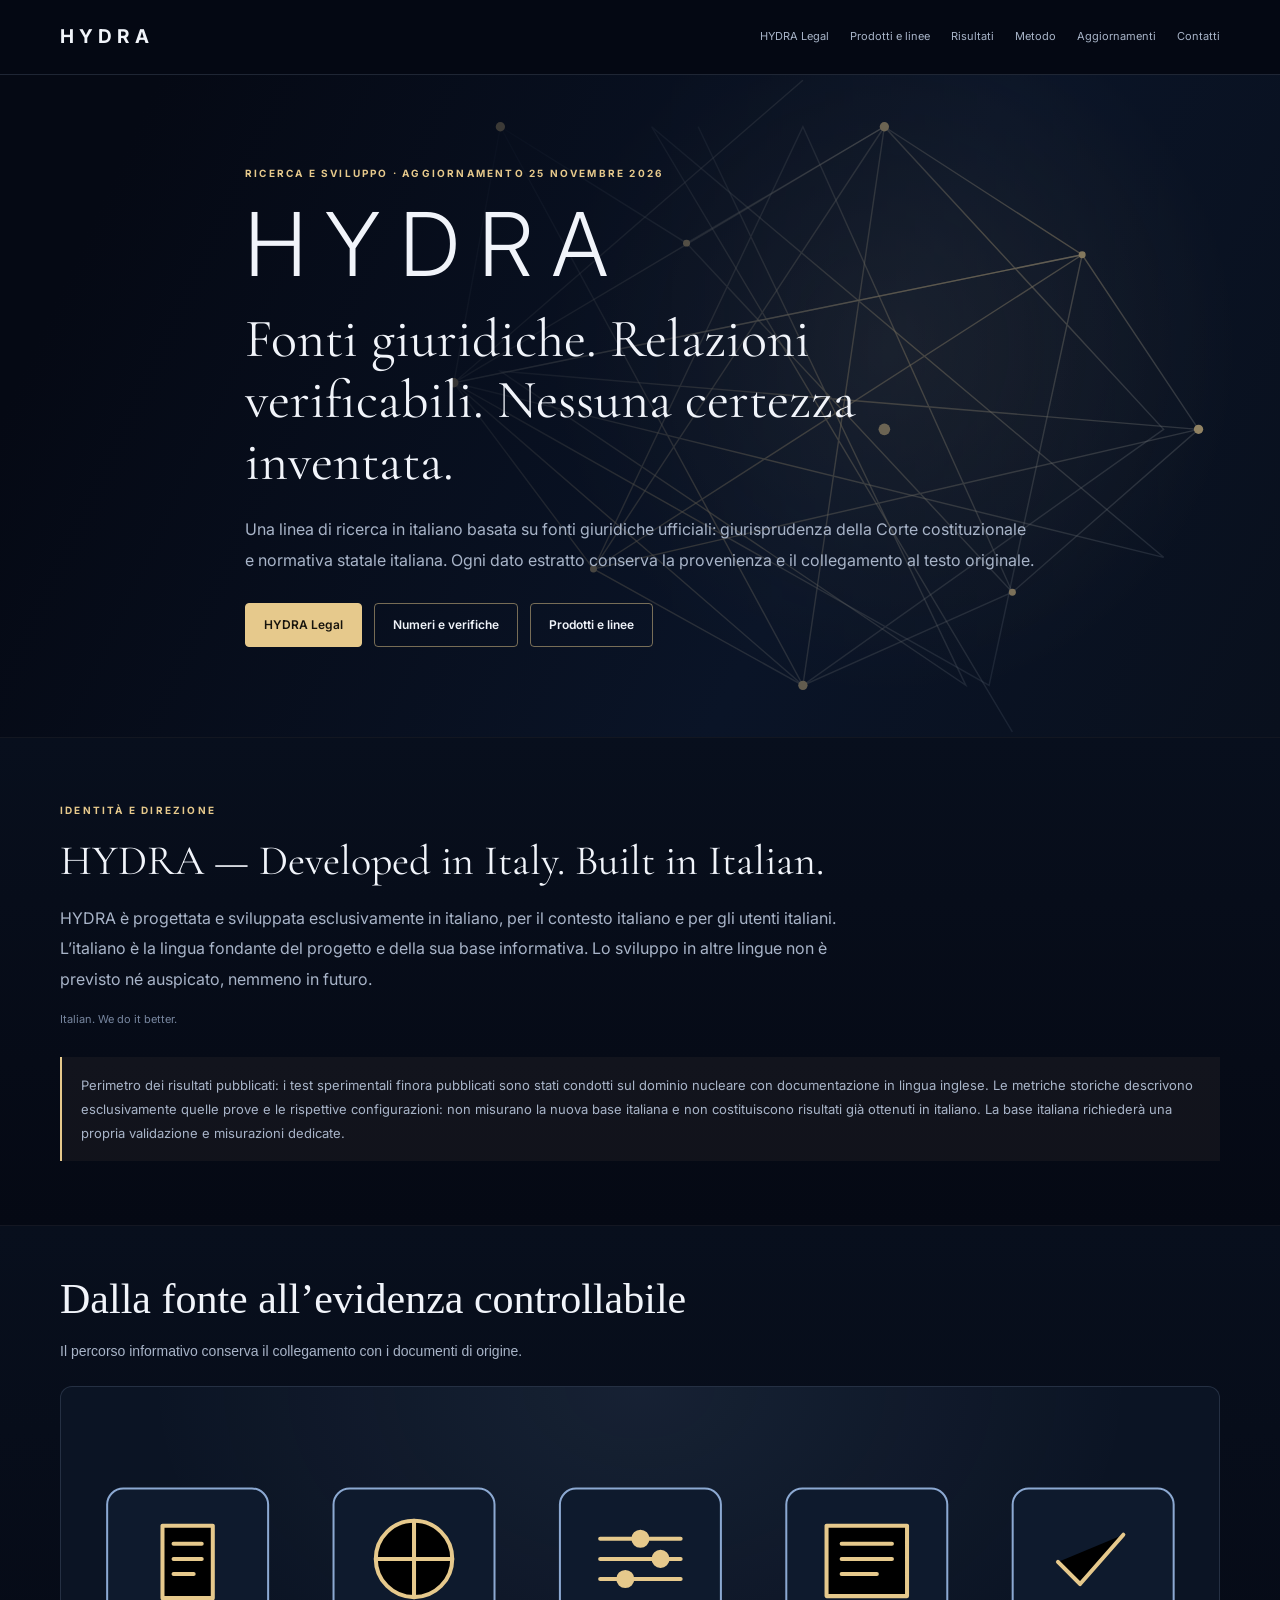
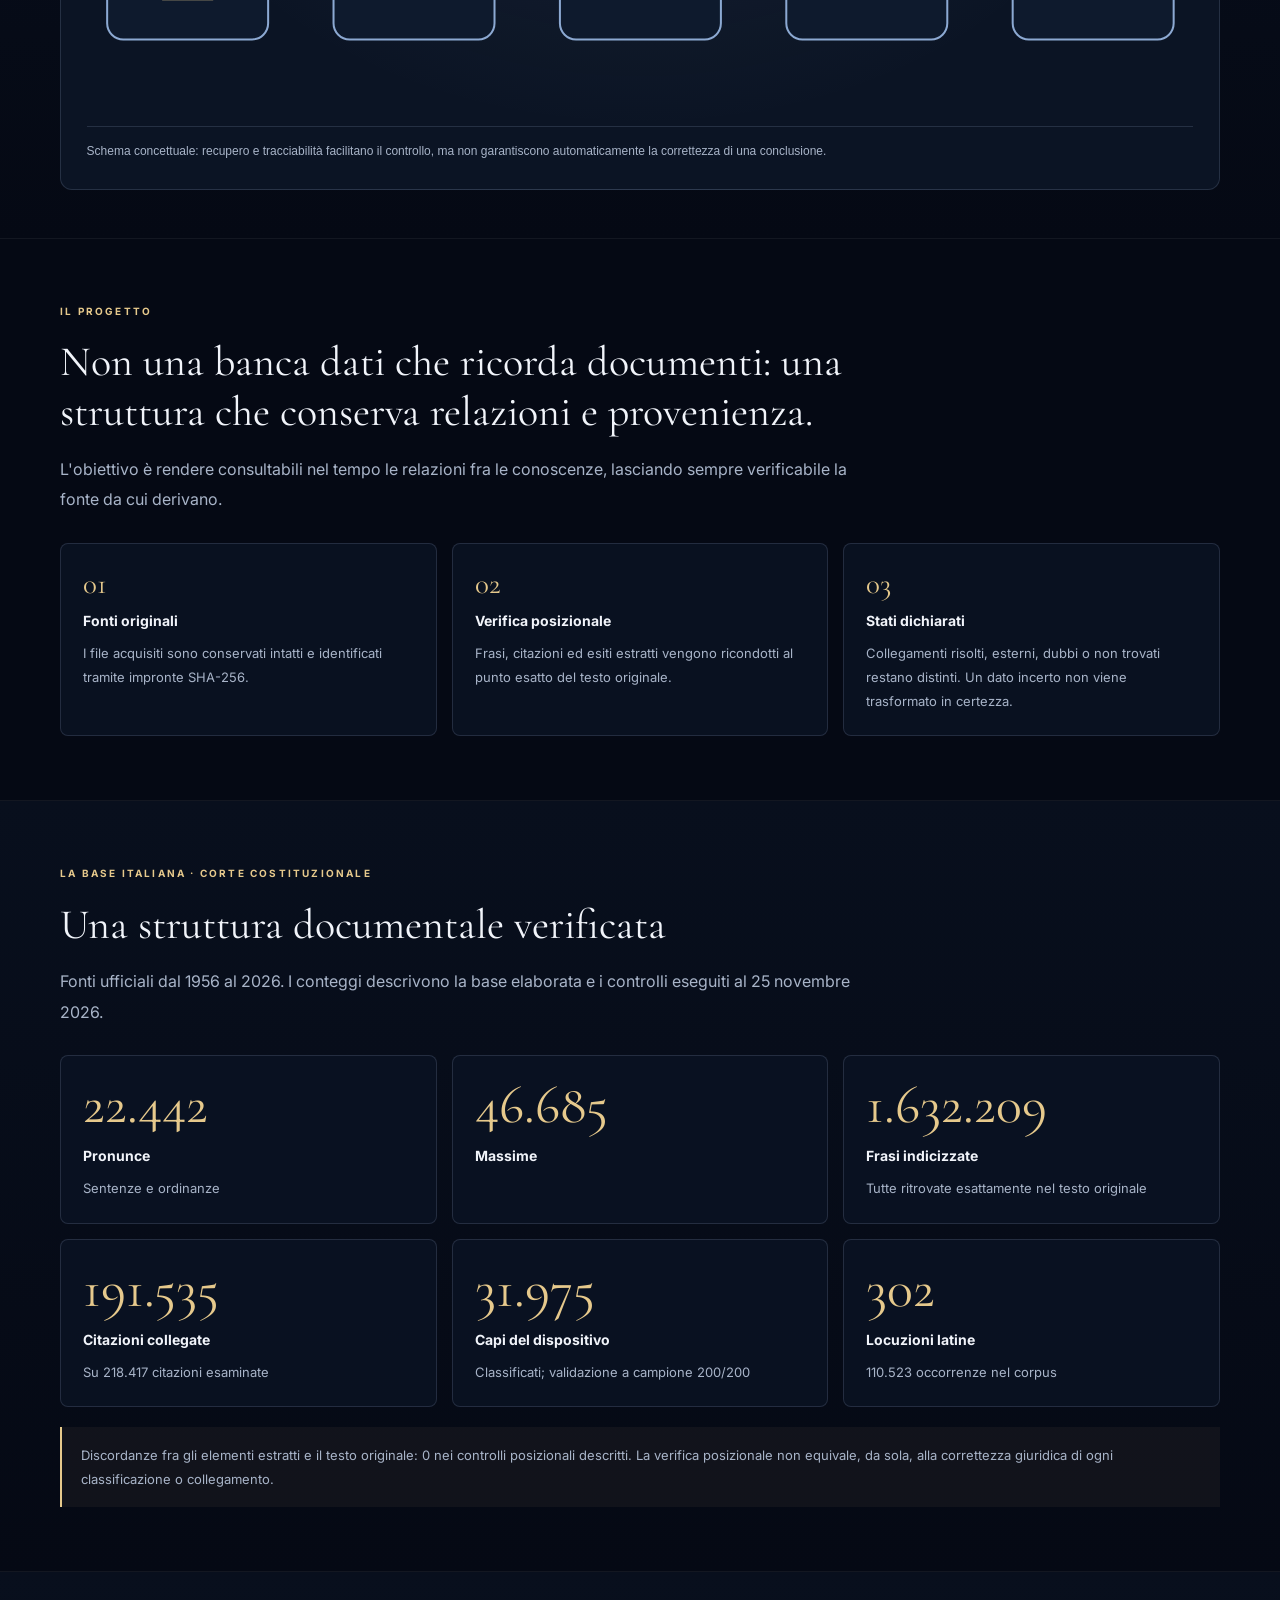
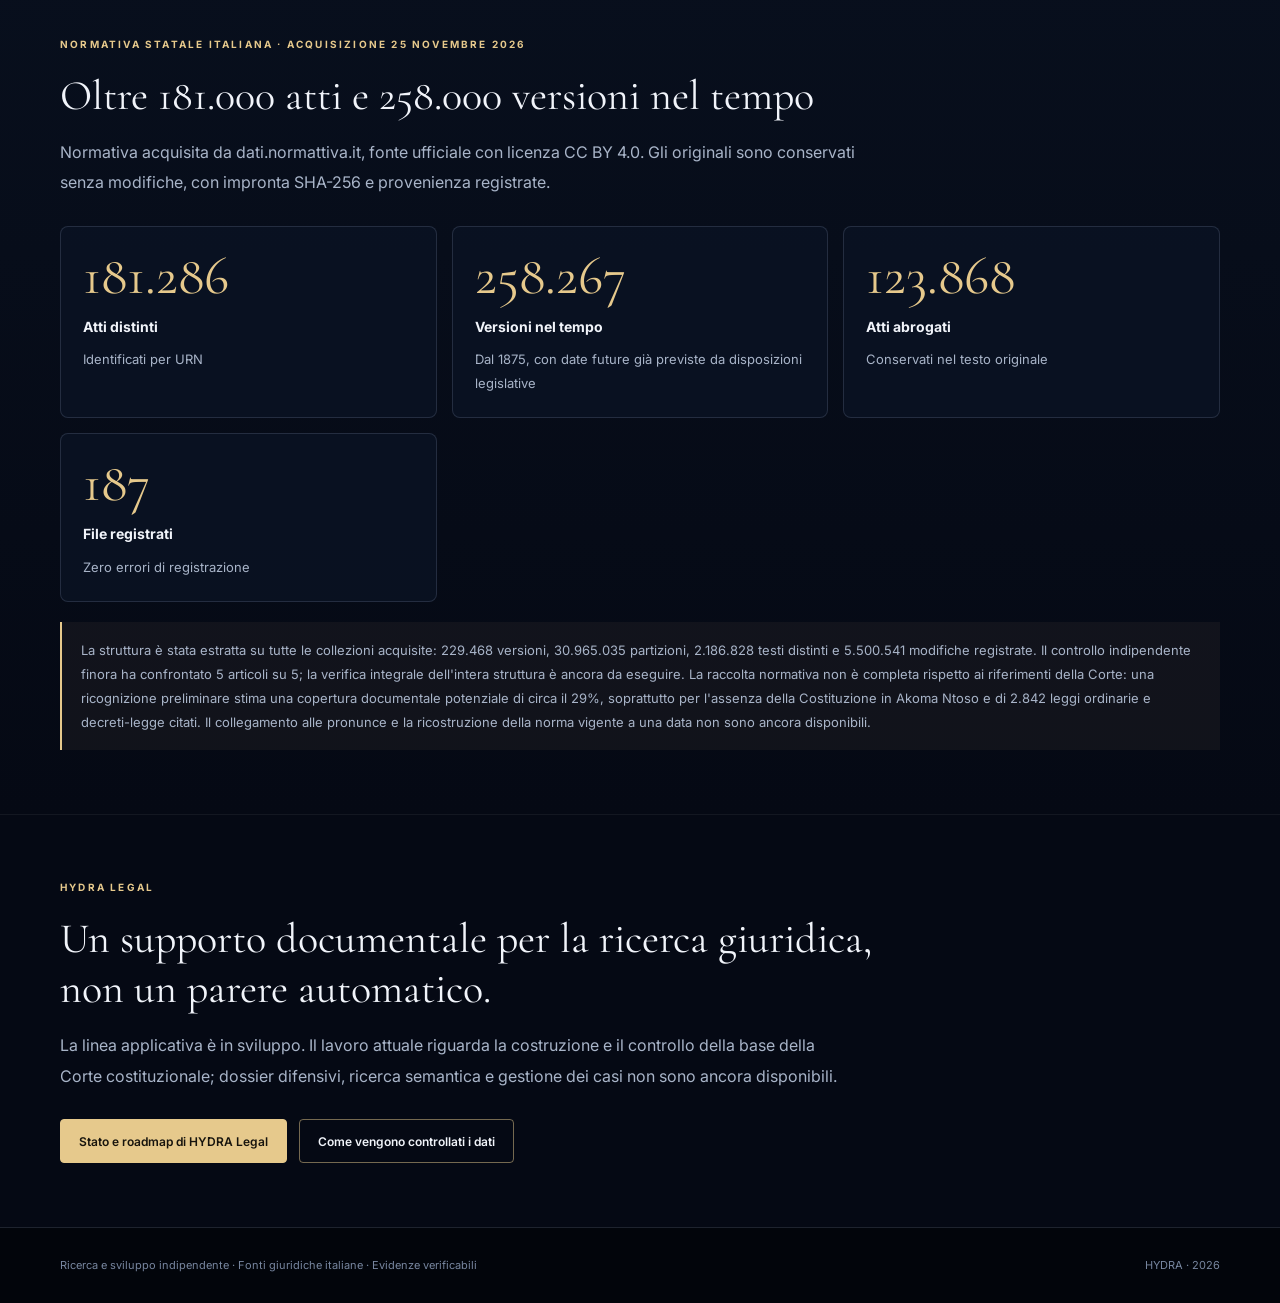
==== commit 8cfc933a: "Add products and lines navigation" ====
--- a/index.html
+++ b/index.html
@@ -4,9 +4,9 @@
 <meta name="theme-color" content="#050914"><title>HYDRA | Evidenze giuridiche verificabili</title>
 <link rel="preconnect" href="https://fonts.googleapis.com"><link rel="preconnect" href="https://fonts.gstatic.com" crossorigin>
 <link href="https://fonts.googleapis.com/css2?family=Cormorant+Garamond:wght@300;400;500;600&family=Inter:wght@300;400;500;600;700&display=swap" rel="stylesheet"><link rel="stylesheet" href="assets/css/site.css"></head>
-<body><header class="site-header"><div class="wrap nav"><a class="brand" href="index.html">HYDRA</a><div class="nav-right"><button class="menu-button" aria-label="Menu">☰</button><nav class="navlinks"><a href="legal.html">HYDRA Legal</a><a href="risultati.html">Risultati</a><a href="metodo.html">Metodo</a><a href="aggiornamenti.html">Aggiornamenti</a><a href="contatti.html">Contatti</a></nav></div></div></header>
+<body><header class="site-header"><div class="wrap nav"><a class="brand" href="index.html">HYDRA</a><div class="nav-right"><button class="menu-button" aria-label="Menu">☰</button><nav class="navlinks"><a href="legal.html">HYDRA Legal</a><a href="prodotti.html">Prodotti e linee</a><a href="risultati.html">Risultati</a><a href="metodo.html">Metodo</a><a href="aggiornamenti.html">Aggiornamenti</a><a href="contatti.html">Contatti</a></nav></div></div></header>
 <main>
-<section class="hero"><div class="wrap hero-content"><div class="eyebrow">Ricerca e sviluppo · aggiornamento 25 novembre 2026</div><h1>HYDRA</h1><h2>Fonti giuridiche. Relazioni verificabili. Nessuna certezza inventata.</h2><p>Una linea di ricerca in italiano basata su fonti giuridiche ufficiali: giurisprudenza della Corte costituzionale e normativa statale italiana. Ogni dato estratto conserva la provenienza e il collegamento al testo originale.</p><div class="actions"><a class="button primary" href="legal.html">HYDRA Legal</a><a class="button" href="risultati.html">Numeri e verifiche</a></div></div></section>
+<section class="hero"><div class="wrap hero-content"><div class="eyebrow">Ricerca e sviluppo · aggiornamento 25 novembre 2026</div><h1>HYDRA</h1><h2>Fonti giuridiche. Relazioni verificabili. Nessuna certezza inventata.</h2><p>Una linea di ricerca in italiano basata su fonti giuridiche ufficiali: giurisprudenza della Corte costituzionale e normativa statale italiana. Ogni dato estratto conserva la provenienza e il collegamento al testo originale.</p><div class="actions"><a class="button primary" href="legal.html">HYDRA Legal</a><a class="button" href="risultati.html">Numeri e verifiche</a><a class="button" href="prodotti.html">Prodotti e linee</a></div></div></section>
 <section class="section"><div class="wrap"><div class="section-head"><div class="kicker">Il progetto</div><h2>Non una banca dati che ricorda documenti: una struttura che conserva relazioni e provenienza.</h2><p class="lead">L'obiettivo è rendere consultabili nel tempo le relazioni fra le conoscenze, lasciando sempre verificabile la fonte da cui derivano.</p></div><div class="grid"><article class="card"><div class="num">01</div><h3>Fonti originali</h3><p>I file acquisiti sono conservati intatti e identificati tramite impronte SHA-256.</p></article><article class="card"><div class="num">02</div><h3>Verifica posizionale</h3><p>Frasi, citazioni ed esiti estratti vengono ricondotti al punto esatto del testo originale.</p></article><article class="card"><div class="num">03</div><h3>Stati dichiarati</h3><p>Collegamenti risolti, esterni, dubbi o non trovati restano distinti. Un dato incerto non viene trasformato in certezza.</p></article></div></div></section>
 <section class="section alt"><div class="wrap"><div class="section-head"><div class="kicker">La base italiana · Corte costituzionale</div><h2>Una struttura documentale verificata</h2><p class="lead">Fonti ufficiali dal 1956 al 2026. I conteggi descrivono la base elaborata e i controlli eseguiti al 25 novembre 2026.</p></div><div class="grid"><article class="card"><div class="metric">22.442</div><h3>Pronunce</h3><p>Sentenze e ordinanze</p></article><article class="card"><div class="metric">46.685</div><h3>Massime</h3></article><article class="card"><div class="metric">1.632.209</div><h3>Frasi indicizzate</h3><p>Tutte ritrovate esattamente nel testo originale</p></article><article class="card"><div class="metric">191.535</div><h3>Citazioni collegate</h3><p>Su 218.417 citazioni esaminate</p></article><article class="card"><div class="metric">31.975</div><h3>Capi del dispositivo</h3><p>Classificati; validazione a campione 200/200</p></article><article class="card"><div class="metric">302</div><h3>Locuzioni latine</h3><p>110.523 occorrenze nel corpus</p></article></div><div class="note">Discordanze fra gli elementi estratti e il testo originale: 0 nei controlli posizionali descritti. La verifica posizionale non equivale, da sola, alla correttezza giuridica di ogni classificazione o collegamento.</div></div></section>
 <section class="section alt"><div class="wrap"><div class="section-head"><div class="kicker">Normativa statale italiana · acquisizione 25 novembre 2026</div><h2>Oltre 181.000 atti e 258.000 versioni nel tempo</h2><p class="lead">Normativa acquisita da dati.normattiva.it, fonte ufficiale con licenza CC BY 4.0. Gli originali sono conservati senza modifiche, con impronta SHA-256 e provenienza registrate.</p></div><div class="grid"><article class="card"><div class="metric">181.286</div><h3>Atti distinti</h3><p>Identificati per URN</p></article><article class="card"><div class="metric">258.267</div><h3>Versioni nel tempo</h3><p>Dal 1875, con date future già previste da disposizioni legislative</p></article><article class="card"><div class="metric">123.868</div><h3>Atti abrogati</h3><p>Conservati nel testo originale</p></article><article class="card"><div class="metric">187</div><h3>File registrati</h3><p>Zero errori di registrazione</p></article></div><div class="note">La struttura è stata estratta su tutte le collezioni acquisite: 229.468 versioni, 30.965.035 partizioni, 2.186.828 testi distinti e 5.500.541 modifiche registrate. Il controllo indipendente finora ha confrontato 5 articoli su 5; la verifica integrale dell'intera struttura è ancora da eseguire. La raccolta normativa non è completa rispetto ai riferimenti della Corte: una ricognizione preliminare stima una copertura documentale potenziale di circa il 29%, soprattutto per l'assenza della Costituzione in Akoma Ntoso e di 2.842 leggi ordinarie e decreti-legge citati. Il collegamento alle pronunce e la ricostruzione della norma vigente a una data non sono ancora disponibili.</div></div></section><section class="section"><div class="wrap"><div class="section-head"><div class="kicker">HYDRA Legal</div><h2>Un supporto documentale per la ricerca giuridica, non un parere automatico.</h2><p class="lead">La linea applicativa è in sviluppo. Il lavoro attuale riguarda la costruzione e il controllo della base della Corte costituzionale; dossier difensivi, ricerca semantica e gestione dei casi non sono ancora disponibili.</p></div><div class="actions"><a class="button primary" href="legal.html">Stato e roadmap di HYDRA Legal</a><a class="button" href="metodo.html">Come vengono controllati i dati</a></div></div></section>
